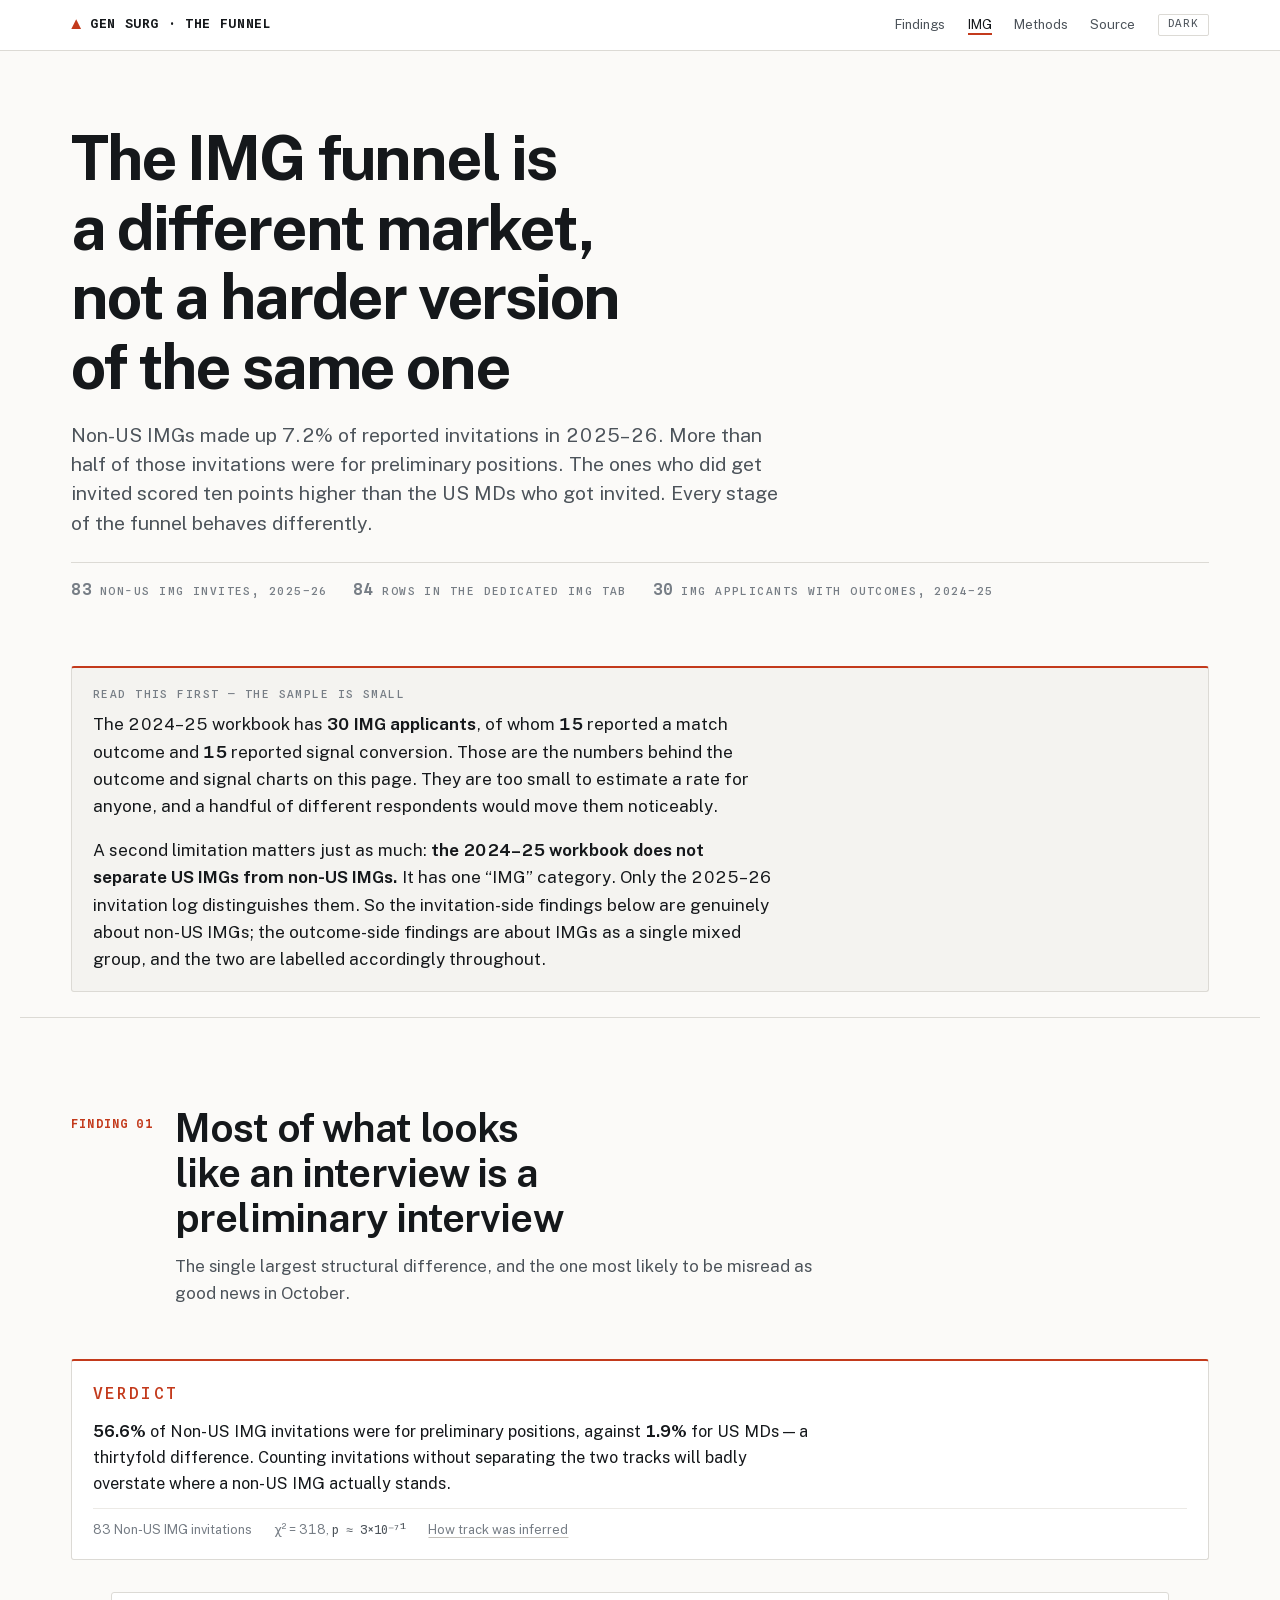
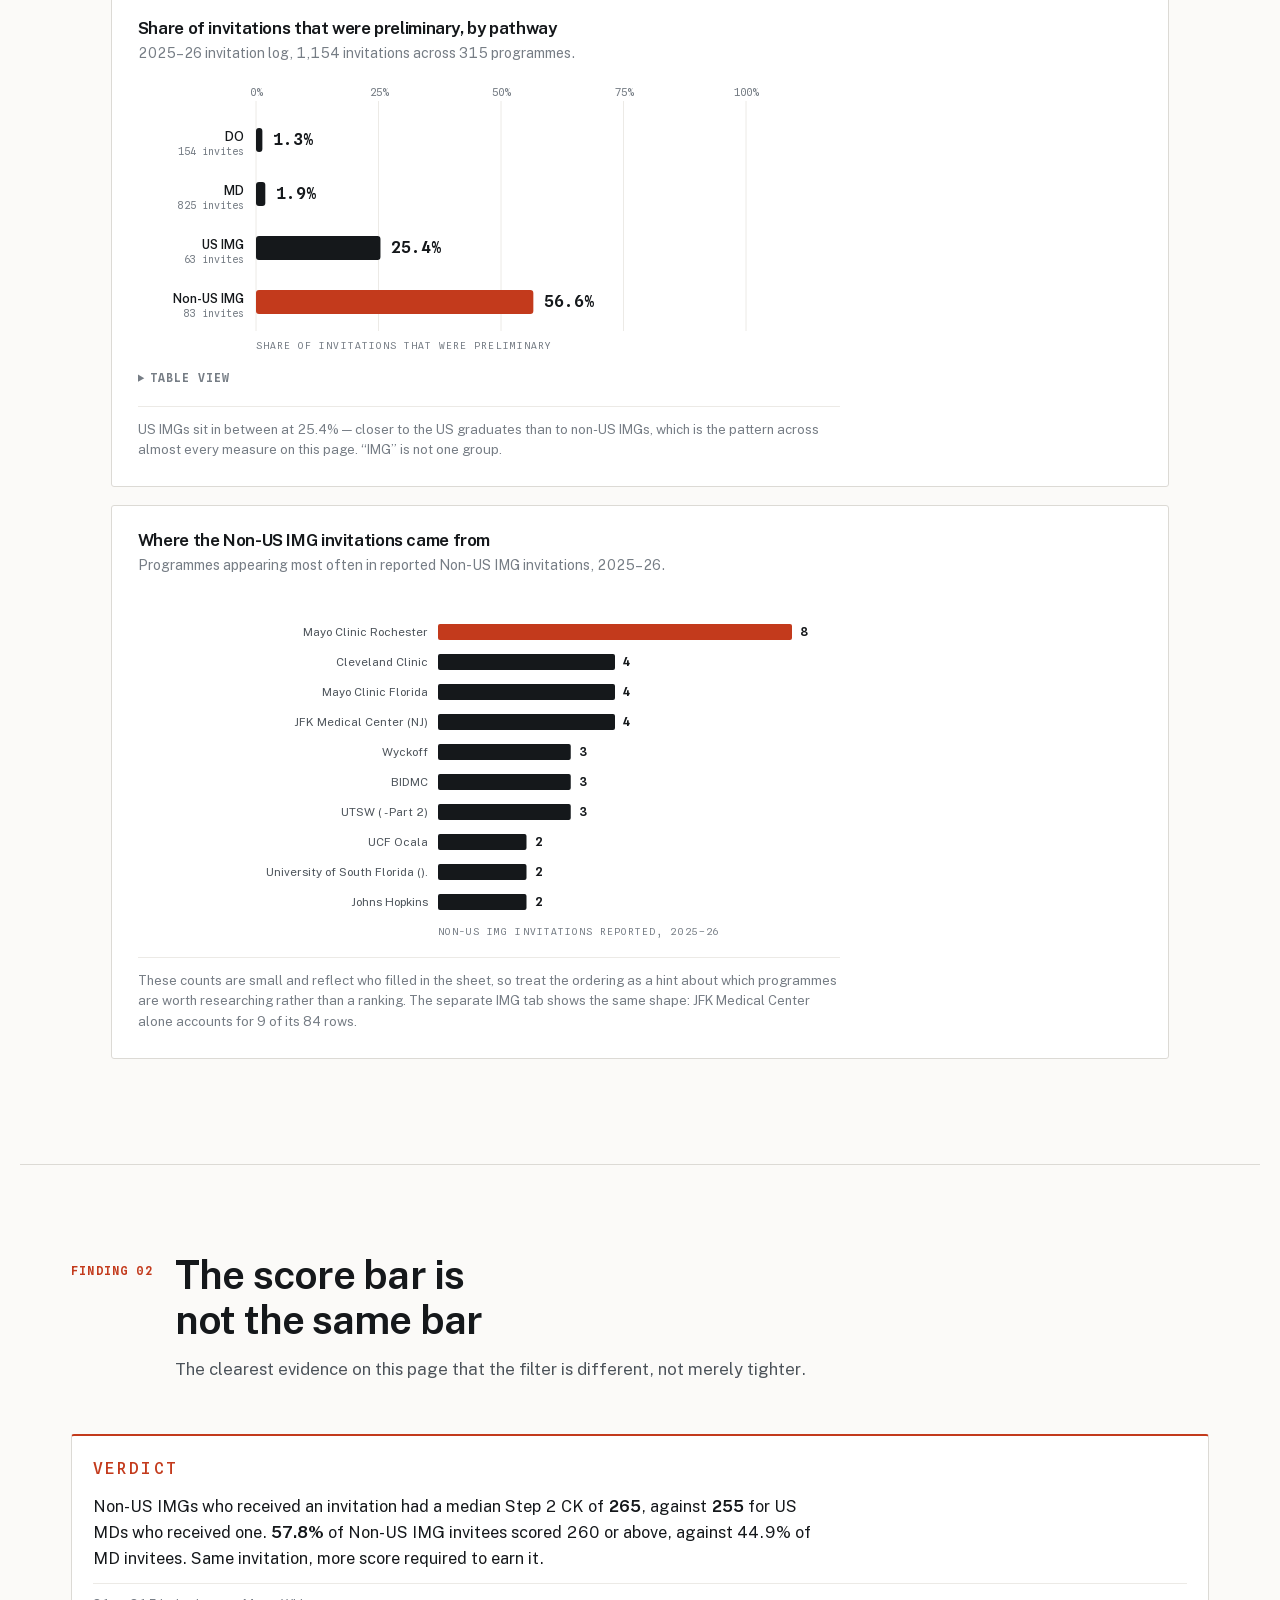
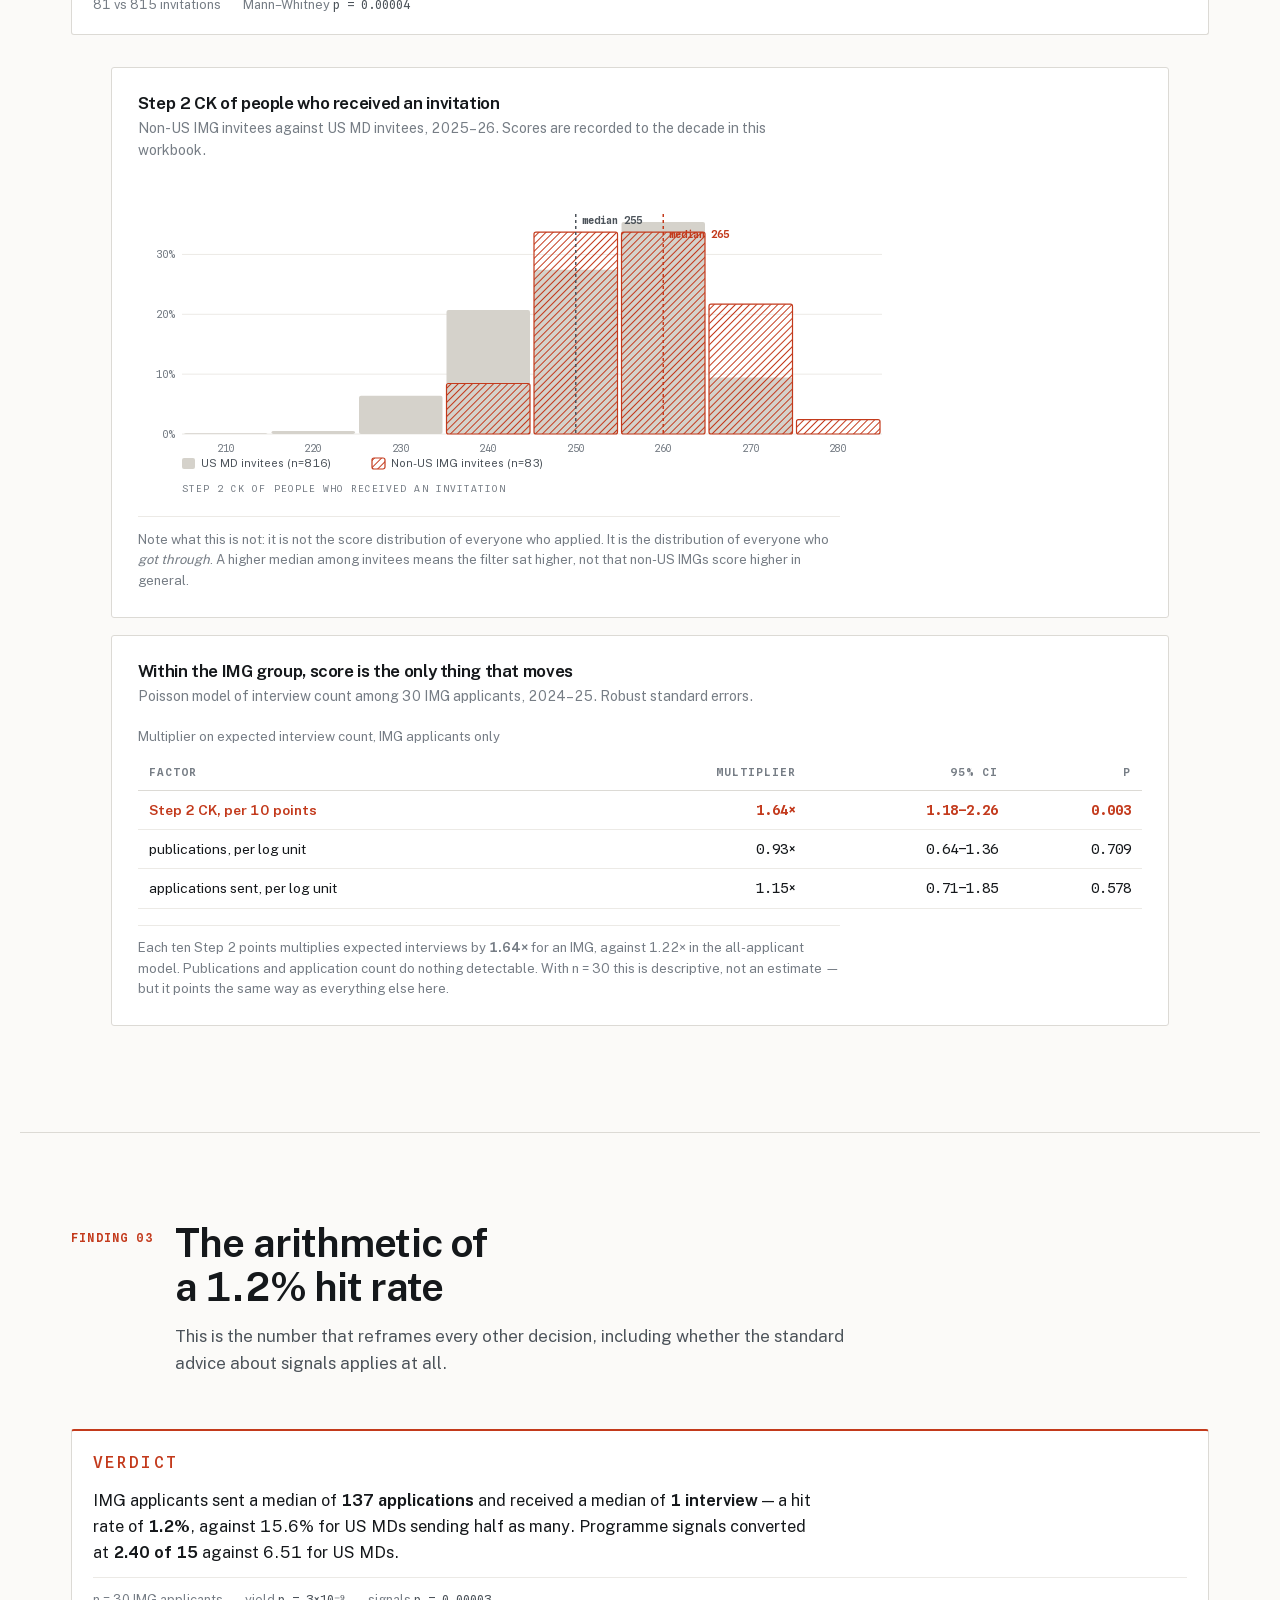
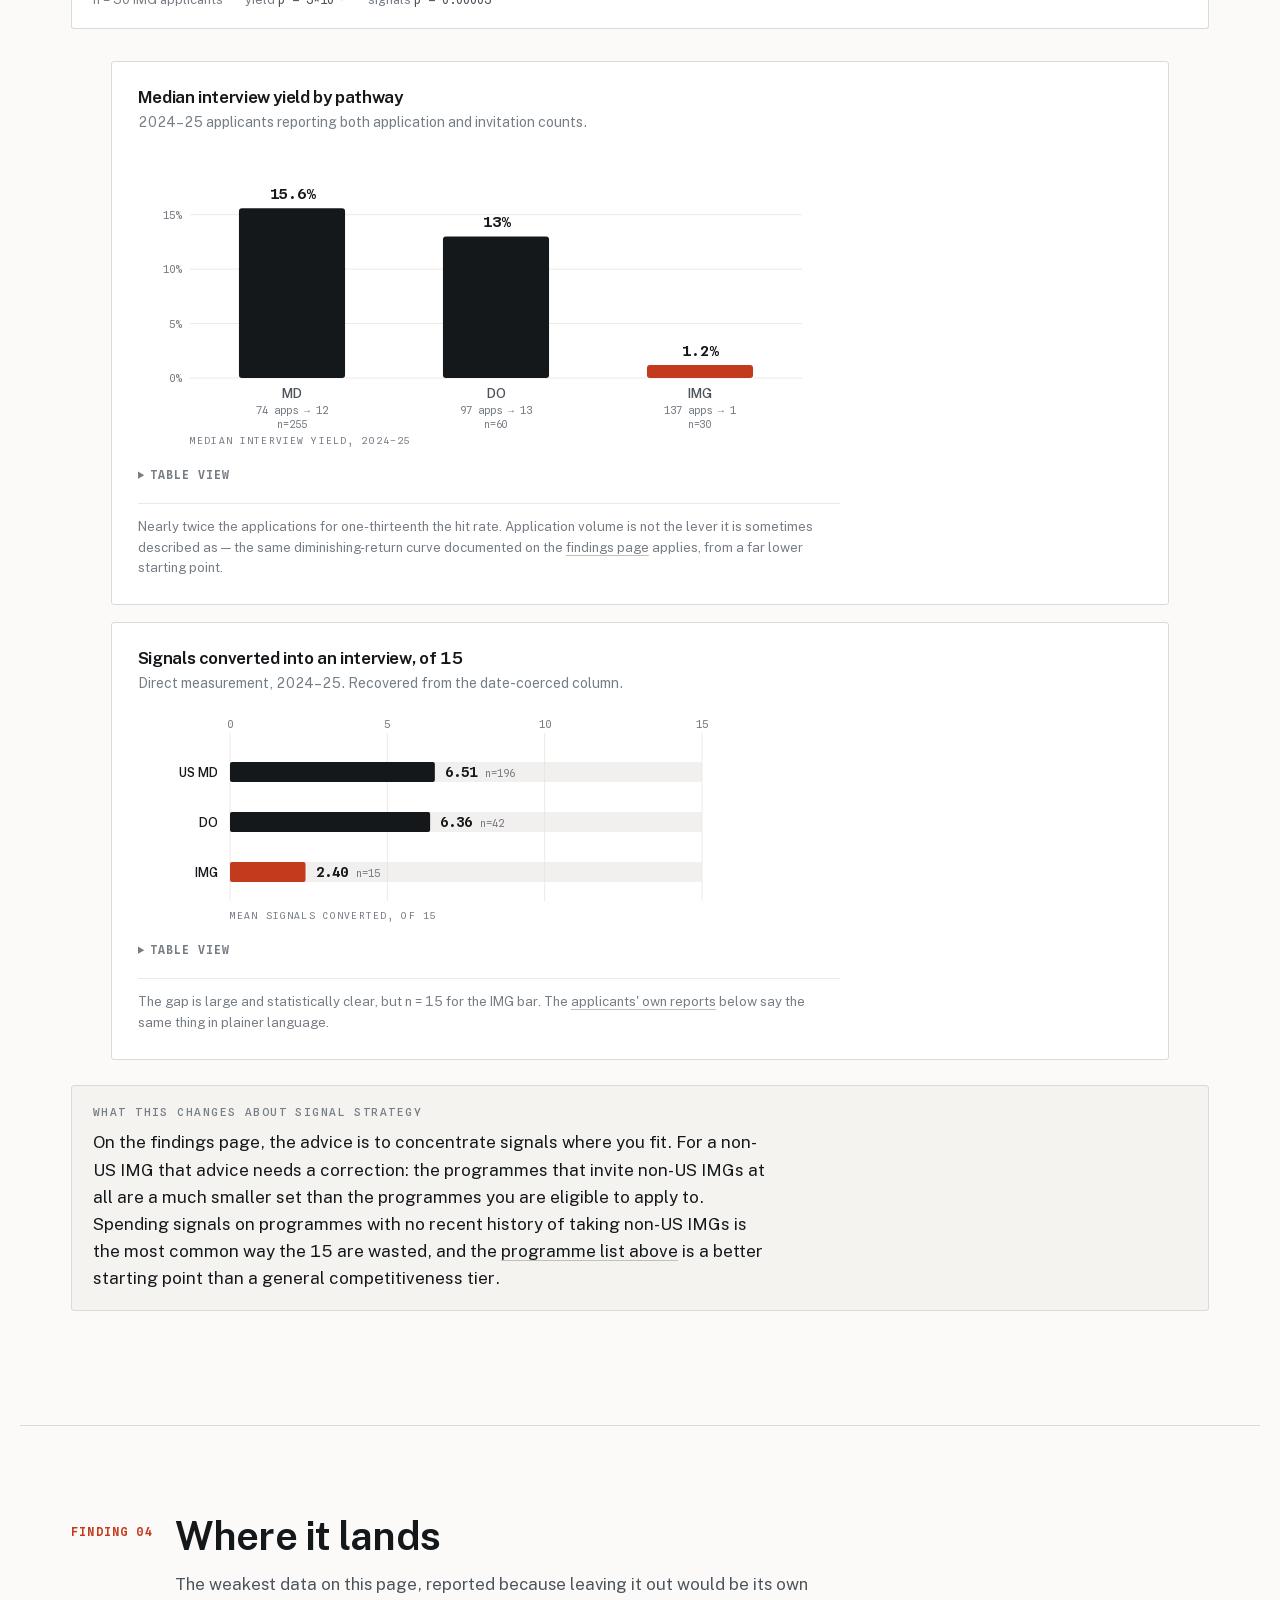
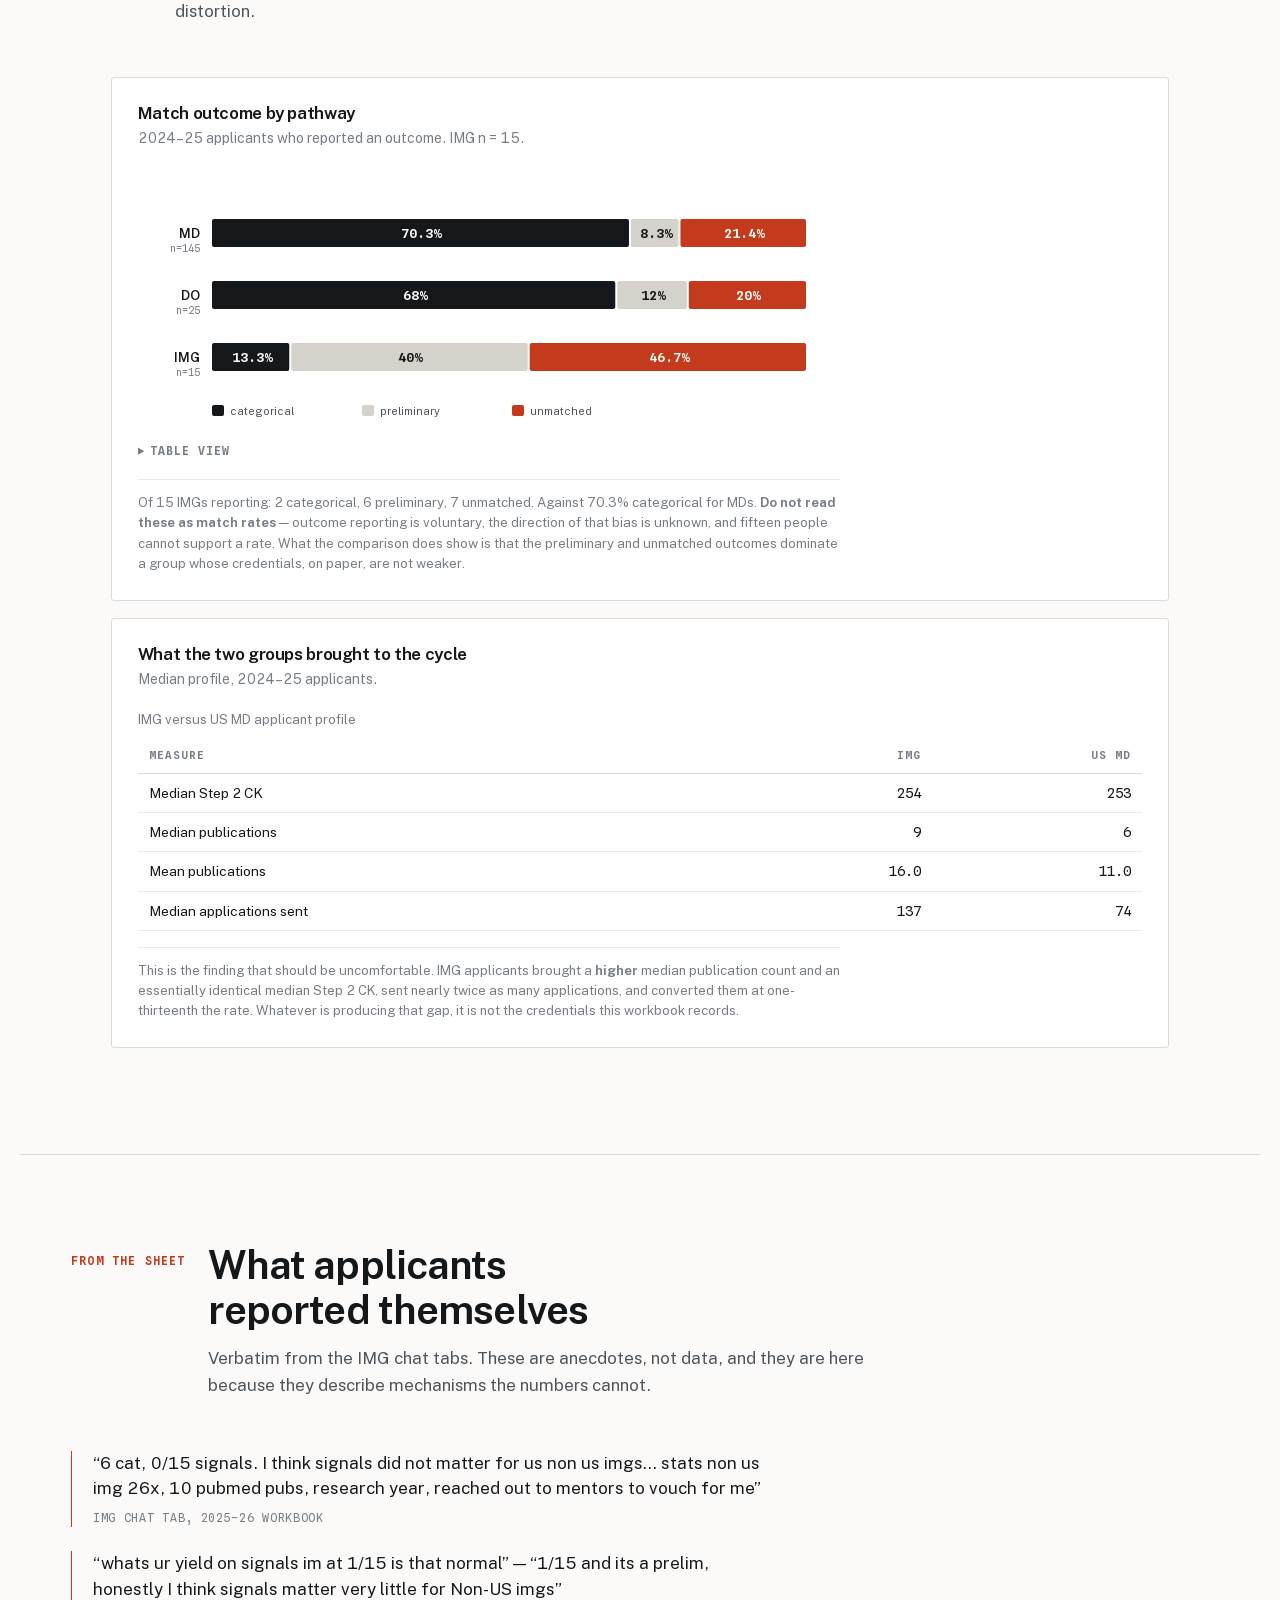
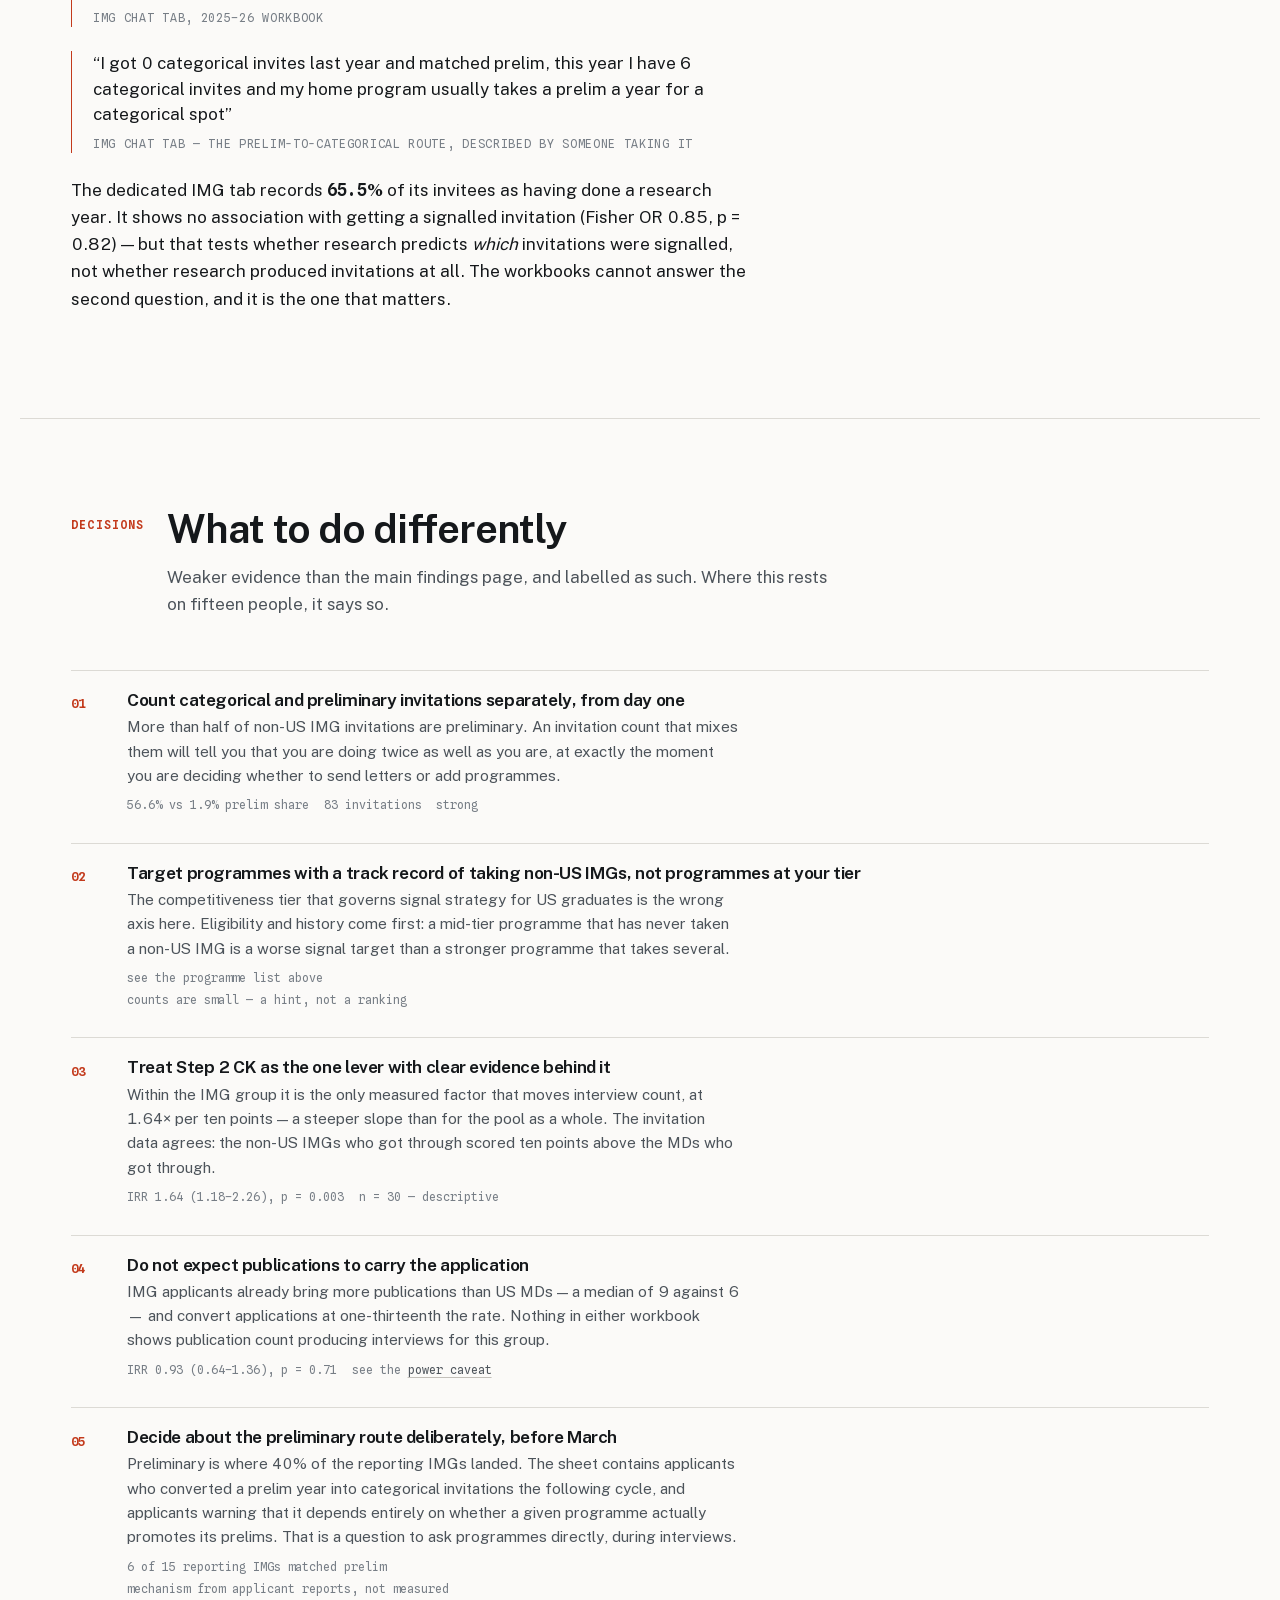
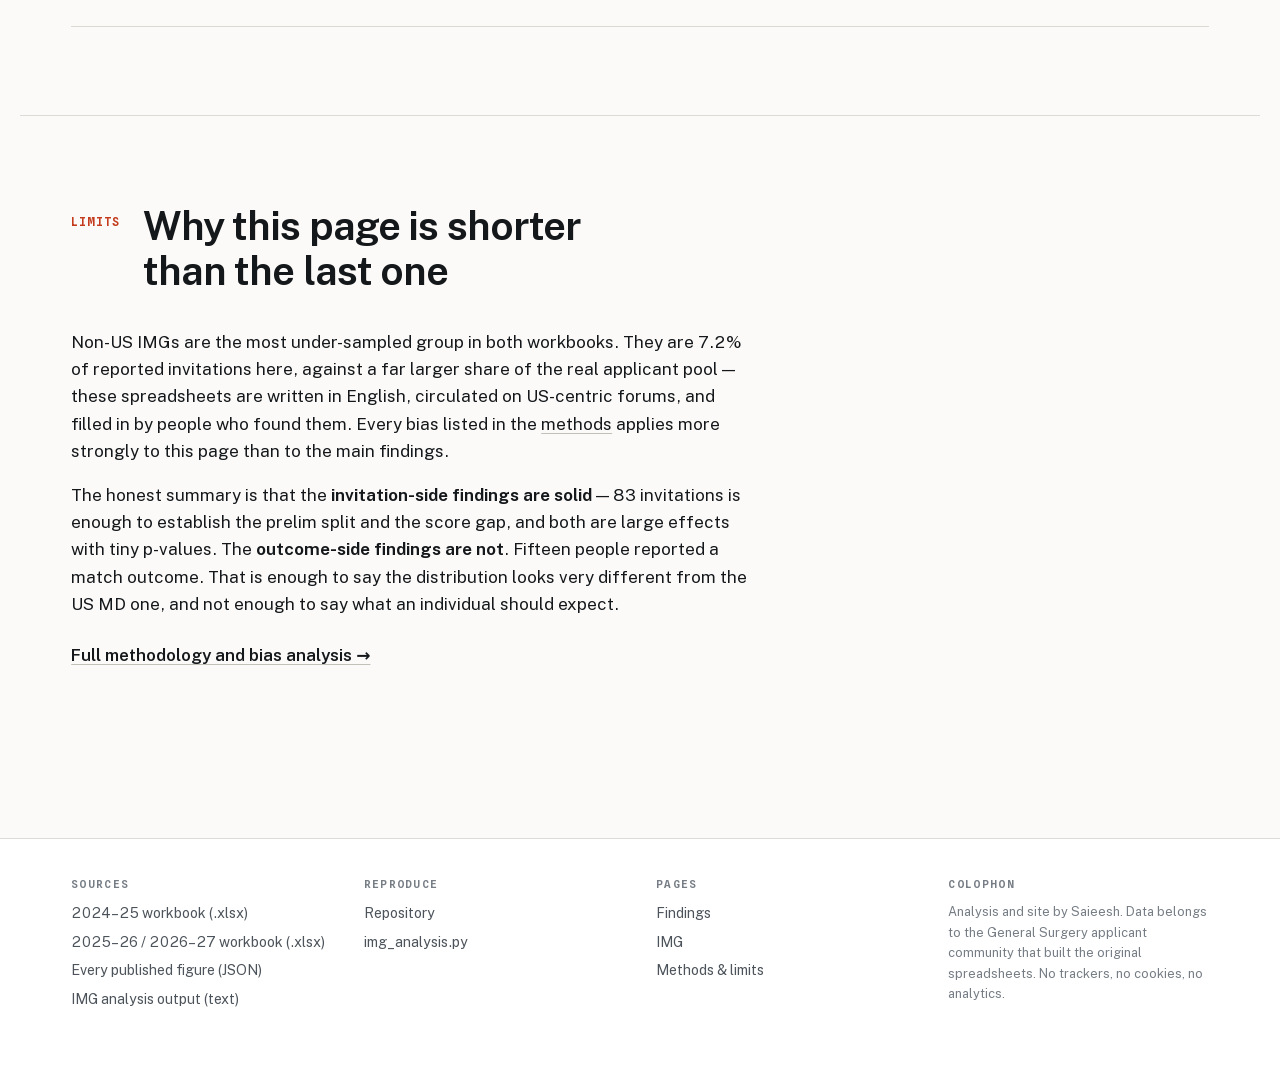
==== img.html @ 7d0b886e "Two-cycle analysis of the Gen Surgery applicant spreadsheets Parses 361 applicant records (2024-25, " ====
<!doctype html>
<html lang="en">
<head>
<meta charset="utf-8">
<meta name="viewport" content="width=device-width, initial-scale=1">
<title>The IMG funnel — a different market entirely</title>
<meta name="description" content="Non-US IMG applicants in the General Surgery match: 56.6% of their invitations are preliminary, their interview yield is 1.2%, and the ones who get invited score ten points higher than the US MDs who do.">
<meta property="og:title" content="The IMG funnel — a different market entirely">
<meta property="og:description" content="Same match, different market. What the two workbooks show about non-US IMG applicants.">
<meta name="theme-color" content="#FBFAF8" media="(prefers-color-scheme: light)">
<meta name="theme-color" content="#0D0F11" media="(prefers-color-scheme: dark)">
<script>document.documentElement.classList.add("js");</script>
<link rel="stylesheet" href="assets/style.css">
<link rel="icon" href="data:image/svg+xml,%3Csvg xmlns='http://www.w3.org/2000/svg' viewBox='0 0 16 16'%3E%3Cpath d='M8 2 L14 14 L2 14 Z' fill='%23C33A1C'/%3E%3C/svg%3E">
</head>
<body>
<a class="skip" href="#main">Skip to content</a>

<header class="masthead">
  <div class="wrap masthead-in">
    <a class="wordmark" href="./">GEN SURG · THE FUNNEL</a>
    <nav aria-label="Primary">
      <a href="./">Findings</a>
      <a href="img.html" aria-current="page">IMG</a>
      <a href="methods.html">Methods</a>
      <a href="https://github.com/saieeshb/gensurg-funnel">Source</a>
      <button class="theme-btn" id="theme" type="button">Dark</button>
    </nav>
  </div>
</header>

<main id="main">

<section class="wrap titleblock">
  <h1>The IMG funnel is a different market, not a harder version of the same one</h1>
  <p class="thesis">
    Non-US IMGs made up 7.2% of reported invitations in 2025–26. More than half of those
    invitations were for preliminary positions. The ones who did get invited scored ten points
    higher than the US MDs who got invited. Every stage of the funnel behaves differently.
  </p>
  <div class="provenance grad-label">
    <span><b class="num">83</b> Non-US IMG invites, 2025–26</span>
    <span><b class="num">84</b> rows in the dedicated IMG tab</span>
    <span><b class="num">30</b> IMG applicants with outcomes, 2024–25</span>
  </div>
</section>

<section class="wrap">
  <div class="caution" style="border-top:2px solid var(--index)">
    <p class="grad-label">Read this first — the sample is small</p>
    <p>
      The 2024–25 workbook has <strong>30 IMG applicants</strong>, of whom <strong>15</strong>
      reported a match outcome and <strong>15</strong> reported signal conversion. Those are the
      numbers behind the outcome and signal charts on this page. They are too small to estimate a
      rate for anyone, and a handful of different respondents would move them noticeably.
    </p>
    <p>
      A second limitation matters just as much: <strong>the 2024–25 workbook does not separate US
      IMGs from non-US IMGs.</strong> It has one “IMG” category. Only the 2025–26 invitation log
      distinguishes them. So the invitation-side findings below are genuinely about non-US IMGs;
      the outcome-side findings are about IMGs as a single mixed group, and the two are labelled
      accordingly throughout.
    </p>
  </div>
</section>

<!-- ============ THE TRACK SPLIT ============ -->
<section class="wrap stage" id="track">
  <div class="stage-head">
    <p class="stage-mark">FINDING 01</p>
    <h2>Most of what looks like an interview is a preliminary interview</h2>
    <p class="lede">
      The single largest structural difference, and the one most likely to be misread as good news
      in October.
    </p>
  </div>

  <div class="verdict">
    <p class="grad-label">Verdict</p>
    <p>
      <strong>56.6%</strong> of Non-US IMG invitations were for preliminary positions, against
      <strong>1.9%</strong> for US MDs — a thirtyfold difference. Counting invitations without
      separating the two tracks will badly overstate where a non-US IMG actually stands.
    </p>
    <div class="verdict-meta">
      <span>83 Non-US IMG invitations</span>
      <span>χ² = 318, <code>p ≈ 3×10⁻⁷¹</code></span>
      <span><a href="methods.html#parsing">How track was inferred</a></span>
    </div>
  </div>

  <figure class="figure">
    <h3>Share of invitations that were preliminary, by pathway</h3>
    <p class="sub">2025–26 invitation log, 1,154 invitations across 315 programmes.</p>
    <div class="chart chart--wide" id="fig-img-track"></div>
    <figcaption>
      US IMGs sit in between at 25.4% — closer to the US graduates than to non-US IMGs, which is
      the pattern across almost every measure on this page. “IMG” is not one group.
    </figcaption>
  </figure>

  <figure class="figure">
    <h3>Where the Non-US IMG invitations came from</h3>
    <p class="sub">Programmes appearing most often in reported Non-US IMG invitations, 2025–26.</p>
    <div class="chart chart--wide" id="fig-img-programs"></div>
    <figcaption>
      These counts are small and reflect who filled in the sheet, so treat the ordering as a hint
      about which programmes are worth researching rather than a ranking. The separate IMG tab
      shows the same shape: JFK Medical Center alone accounts for 9 of its 84 rows.
    </figcaption>
  </figure>
</section>

<!-- ============ THE SCORE PARADOX ============ -->
<section class="wrap stage" id="score">
  <div class="stage-head">
    <p class="stage-mark">FINDING 02</p>
    <h2>The score bar is not the same bar</h2>
    <p class="lede">
      The clearest evidence on this page that the filter is different, not merely tighter.
    </p>
  </div>

  <div class="verdict">
    <p class="grad-label">Verdict</p>
    <p>
      Non-US IMGs who received an invitation had a median Step 2 CK of <strong>265</strong>, against
      <strong>255</strong> for US MDs who received one. <strong>57.8%</strong> of Non-US IMG
      invitees scored 260 or above, against 44.9% of MD invitees. Same invitation, more score
      required to earn it.
    </p>
    <div class="verdict-meta">
      <span>81 vs 815 invitations</span>
      <span>Mann–Whitney <code>p = 0.00004</code></span>
    </div>
  </div>

  <figure class="figure">
    <h3>Step 2 CK of people who received an invitation</h3>
    <p class="sub">Non-US IMG invitees against US MD invitees, 2025–26. Scores are recorded to the decade in this workbook.</p>
    <div class="chart chart--wide" id="fig-img-score"></div>
    <figcaption>
      Note what this is not: it is not the score distribution of everyone who applied. It is the
      distribution of everyone who <em>got through</em>. A higher median among invitees means the
      filter sat higher, not that non-US IMGs score higher in general.
    </figcaption>
  </figure>

  <figure class="figure">
    <h3>Within the IMG group, score is the only thing that moves</h3>
    <p class="sub">Poisson model of interview count among 30 IMG applicants, 2024–25. Robust standard errors.</p>
    <div class="table-wrap">
      <table>
        <caption>Multiplier on expected interview count, IMG applicants only</caption>
        <thead><tr><th>Factor</th><th>Multiplier</th><th>95% CI</th><th>p</th></tr></thead>
        <tbody id="img-poisson-rows"></tbody>
      </table>
    </div>
    <figcaption>
      Each ten Step 2 points multiplies expected interviews by <strong>1.64×</strong> for an IMG,
      against 1.22× in the all-applicant model. Publications and application count do nothing
      detectable. With n = 30 this is descriptive, not an estimate — but it points the same way as
      everything else here.
    </figcaption>
  </figure>
</section>

<!-- ============ YIELD AND SIGNALS ============ -->
<section class="wrap stage" id="yield">
  <div class="stage-head">
    <p class="stage-mark">FINDING 03</p>
    <h2>The arithmetic of a 1.2% hit rate</h2>
    <p class="lede">
      This is the number that reframes every other decision, including whether the standard advice
      about signals applies at all.
    </p>
  </div>

  <div class="verdict">
    <p class="grad-label">Verdict</p>
    <p>
      IMG applicants sent a median of <strong>137 applications</strong> and received a median of
      <strong>1 interview</strong> — a hit rate of <strong>1.2%</strong>, against 15.6% for US MDs
      sending half as many. Programme signals converted at <strong>2.40 of 15</strong> against 6.51
      for US MDs.
    </p>
    <div class="verdict-meta">
      <span>n = 30 IMG applicants</span>
      <span>yield <code>p = 3×10⁻⁹</code></span>
      <span>signals <code>p = 0.00003</code></span>
    </div>
  </div>

  <div>
    <figure class="figure">
      <h3>Median interview yield by pathway</h3>
      <p class="sub">2024–25 applicants reporting both application and invitation counts.</p>
      <div class="chart chart--wide" id="fig-img-yield"></div>
      <figcaption>
        Nearly twice the applications for one-thirteenth the hit rate. Application volume is not
        the lever it is sometimes described as — the same diminishing-return curve documented on
        the <a href="./#applications">findings page</a> applies, from a far lower starting point.
      </figcaption>
    </figure>

    <figure class="figure">
      <h3>Signals converted into an interview, of 15</h3>
      <p class="sub">Direct measurement, 2024–25. Recovered from the date-coerced column.</p>
      <div class="chart chart--wide" id="fig-img-signal"></div>
      <figcaption>
        The gap is large and statistically clear, but n = 15 for the IMG bar. The
        <a href="#voices">applicants' own reports</a> below say the same thing in plainer language.
      </figcaption>
    </figure>
  </div>

  <div class="caution">
    <p class="grad-label">What this changes about signal strategy</p>
    <p>
      On the findings page, the advice is to concentrate signals where you fit. For a non-US IMG
      that advice needs a correction: the programmes that invite non-US IMGs at all are a much
      smaller set than the programmes you are eligible to apply to. Spending signals on programmes
      with no recent history of taking non-US IMGs is the most common way the 15 are wasted, and
      the <a href="#track">programme list above</a> is a better starting point than a general
      competitiveness tier.
    </p>
  </div>
</section>

<!-- ============ OUTCOMES ============ -->
<section class="wrap stage" id="outcome">
  <div class="stage-head">
    <p class="stage-mark">FINDING 04</p>
    <h2>Where it lands</h2>
    <p class="lede">
      The weakest data on this page, reported because leaving it out would be its own distortion.
    </p>
  </div>

  <figure class="figure">
    <h3>Match outcome by pathway</h3>
    <p class="sub">2024–25 applicants who reported an outcome. IMG n = 15.</p>
    <div class="chart chart--wide" id="fig-img-outcome"></div>
    <figcaption>
      Of 15 IMGs reporting: 2 categorical, 6 preliminary, 7 unmatched. Against 70.3% categorical
      for MDs. <strong>Do not read these as match rates</strong> — outcome reporting is voluntary,
      the direction of that bias is unknown, and fifteen people cannot support a rate. What the
      comparison does show is that the preliminary and unmatched outcomes dominate a group whose
      credentials, on paper, are not weaker.
    </figcaption>
  </figure>

  <figure class="figure">
    <h3>What the two groups brought to the cycle</h3>
    <p class="sub">Median profile, 2024–25 applicants.</p>
    <div class="table-wrap">
      <table>
        <caption>IMG versus US MD applicant profile</caption>
        <thead><tr><th>Measure</th><th>IMG</th><th>US MD</th></tr></thead>
        <tbody id="img-profile-rows"></tbody>
      </table>
    </div>
    <figcaption>
      This is the finding that should be uncomfortable. IMG applicants brought a
      <strong>higher</strong> median publication count and an essentially identical median Step 2
      CK, sent nearly twice as many applications, and converted them at one-thirteenth the rate.
      Whatever is producing that gap, it is not the credentials this workbook records.
    </figcaption>
  </figure>
</section>

<!-- ============ VOICES ============ -->
<section class="wrap stage" id="voices">
  <div class="stage-head">
    <p class="stage-mark">FROM THE SHEET</p>
    <h2>What applicants reported themselves</h2>
    <p class="lede">
      Verbatim from the IMG chat tabs. These are anecdotes, not data, and they are here because
      they describe mechanisms the numbers cannot.
    </p>
  </div>

  <blockquote class="pd">
    <p>“6 cat, 0/15 signals. I think signals did not matter for us non us imgs… stats non us img
      26x, 10 pubmed pubs, research year, reached out to mentors to vouch for me”</p>
    <cite>IMG Chat tab, 2025–26 workbook</cite>
  </blockquote>

  <blockquote class="pd">
    <p>“whats ur yield on signals im at 1/15 is that normal” — “1/15 and its a prelim, honestly I
      think signals matter very little for Non-US imgs”</p>
    <cite>IMG Chat tab, 2025–26 workbook</cite>
  </blockquote>

  <blockquote class="pd">
    <p>“I got 0 categorical invites last year and matched prelim, this year I have 6 categorical
      invites and my home program usually takes a prelim a year for a categorical spot”</p>
    <cite>IMG Chat tab — the prelim-to-categorical route, described by someone taking it</cite>
  </blockquote>

  <p>
    The dedicated IMG tab records <strong><span class="num" data-val="img.img_tab.pct_research"></span>%</strong>
    of its invitees as having done a research year. It shows no association with getting a
    signalled invitation (Fisher OR 0.85, p = 0.82) — but that tests whether research predicts
    <em>which</em> invitations were signalled, not whether research produced invitations at all.
    The workbooks cannot answer the second question, and it is the one that matters.
  </p>
</section>

<!-- ============ WHAT TO DO ============ -->
<section class="wrap stage" id="do">
  <div class="stage-head">
    <p class="stage-mark">DECISIONS</p>
    <h2>What to do differently</h2>
    <p class="lede">
      Weaker evidence than the main findings page, and labelled as such. Where this rests on
      fifteen people, it says so.
    </p>
  </div>

  <div class="actions">
    <div class="action">
      <div>
        <h3>Count categorical and preliminary invitations separately, from day one</h3>
        <p>
          More than half of non-US IMG invitations are preliminary. An invitation count that mixes
          them will tell you that you are doing twice as well as you are, at exactly the moment you
          are deciding whether to send letters or add programmes.
        </p>
        <p class="evidence"><span>56.6% vs 1.9% prelim share</span><span>83 invitations</span><span>strong</span></p>
      </div>
    </div>
    <div class="action">
      <div>
        <h3>Target programmes with a track record of taking non-US IMGs, not programmes at your tier</h3>
        <p>
          The competitiveness tier that governs signal strategy for US graduates is the wrong axis
          here. Eligibility and history come first: a mid-tier programme that has never taken a
          non-US IMG is a worse signal target than a stronger programme that takes several.
        </p>
        <p class="evidence"><span>see the programme list above</span><span>counts are small — a hint, not a ranking</span></p>
      </div>
    </div>
    <div class="action">
      <div>
        <h3>Treat Step 2 CK as the one lever with clear evidence behind it</h3>
        <p>
          Within the IMG group it is the only measured factor that moves interview count, at 1.64×
          per ten points — a steeper slope than for the pool as a whole. The invitation data agrees:
          the non-US IMGs who got through scored ten points above the MDs who got through.
        </p>
        <p class="evidence"><span>IRR 1.64 (1.18–2.26), p = 0.003</span><span>n = 30 — descriptive</span></p>
      </div>
    </div>
    <div class="action">
      <div>
        <h3>Do not expect publications to carry the application</h3>
        <p>
          IMG applicants already bring more publications than US MDs — a median of 9 against 6 —
          and convert applications at one-thirteenth the rate. Nothing in either workbook shows
          publication count producing interviews for this group.
        </p>
        <p class="evidence"><span>IRR 0.93 (0.64–1.36), p = 0.71</span><span>see the <a href="methods.html#power">power caveat</a></span></p>
      </div>
    </div>
    <div class="action">
      <div>
        <h3>Decide about the preliminary route deliberately, before March</h3>
        <p>
          Preliminary is where 40% of the reporting IMGs landed. The sheet contains applicants who
          converted a prelim year into categorical invitations the following cycle, and applicants
          warning that it depends entirely on whether a given programme actually promotes its
          prelims. That is a question to ask programmes directly, during interviews.
        </p>
        <p class="evidence"><span>6 of 15 reporting IMGs matched prelim</span><span>mechanism from applicant reports, not measured</span></p>
      </div>
    </div>
  </div>
</section>

<section class="wrap stage" id="limits">
  <div class="stage-head">
    <p class="stage-mark">LIMITS</p>
    <h2>Why this page is shorter than the last one</h2>
  </div>
  <p>
    Non-US IMGs are the most under-sampled group in both workbooks. They are 7.2% of reported
    invitations here, against a far larger share of the real applicant pool — these spreadsheets
    are written in English, circulated on US-centric forums, and filled in by people who found
    them. Every bias listed in the <a href="methods.html#bias">methods</a> applies more strongly to
    this page than to the main findings.
  </p>
  <p>
    The honest summary is that the <strong>invitation-side findings are solid</strong> — 83
    invitations is enough to establish the prelim split and the score gap, and both are large
    effects with tiny p-values. The <strong>outcome-side findings are not</strong>. Fifteen people
    reported a match outcome. That is enough to say the distribution looks very different from the
    US MD one, and not enough to say what an individual should expect.
  </p>
  <p style="margin-top:1.5rem">
    <a href="methods.html" style="font-weight:600">Full methodology and bias analysis →</a>
  </p>
</section>

</main>

<footer class="foot">
  <div class="wrap foot-in">
    <div>
      <h4>Sources</h4>
      <ul>
        <li><a href="data/2024-2025%20Residency%20Application%20Spreadsheet.xlsx">2024–25 workbook (.xlsx)</a></li>
        <li><a href="data/Official%202026-2027%20Gen%20Surgery%20Spreadsheet.xlsx">2025–26 / 2026–27 workbook (.xlsx)</a></li>
        <li><a href="assets/site.json">Every published figure (JSON)</a></li>
        <li><a href="analysis/analysis_img.txt">IMG analysis output (text)</a></li>
      </ul>
    </div>
    <div>
      <h4>Reproduce</h4>
      <ul>
        <li><a href="https://github.com/saieeshb/gensurg-funnel">Repository</a></li>
        <li><a href="https://github.com/saieeshb/gensurg-funnel/blob/main/analysis/img_analysis.py">img_analysis.py</a></li>
      </ul>
    </div>
    <div>
      <h4>Pages</h4>
      <ul>
        <li><a href="./">Findings</a></li>
        <li><a href="img.html">IMG</a></li>
        <li><a href="methods.html">Methods &amp; limits</a></li>
      </ul>
    </div>
    <div>
      <h4>Colophon</h4>
      <p class="colophon">
        Analysis and site by Saieesh. Data belongs to the General Surgery applicant community that
        built the original spreadsheets. No trackers, no cookies, no analytics.
      </p>
    </div>
  </div>
</footer>

<script src="assets/data.js"></script>
<script src="assets/charts.js"></script>
<script>
(() => {
  const D = window.SITE; if (!D || !D.img) return;
  const pr = document.getElementById('img-poisson-rows');
  if (pr && D.img.img_poisson) {
    pr.innerHTML = D.img.img_poisson.map(r =>
      `<tr${r.p < 0.05 ? ' class="is-index"' : ''}><td>${r.term}</td><td class="n">${r.irr.toFixed(2)}×</td><td class="n">${r.lo.toFixed(2)}–${r.hi.toFixed(2)}</td><td class="n">${r.p < 0.001 ? '<0.001' : r.p.toFixed(3)}</td></tr>`).join('');
  }
  const pf = document.getElementById('img-profile-rows');
  if (pf && D.img.profile) {
    const g = Object.fromEntries(D.img.profile.map(r => [r.group, r]));
    const rows = [
      ['Median Step 2 CK', 'median_step2', 0],
      ['Median publications', 'median_pubs', 0],
      ['Mean publications', 'mean_pubs', 1],
      ['Median applications sent', 'median_apps', 0]
    ];
    pf.innerHTML = rows.map(([lab, k, dp]) =>
      `<tr><td>${lab}</td><td class="n">${Number(g.IMG[k]).toFixed(dp)}</td><td class="n">${Number(g.MD[k]).toFixed(dp)}</td></tr>`).join('');
  }
})();
</script>
</body>
</html>
---- assets/style.css ----
@import url("fonts/fonts.css");

/* ============================================================
   Calibrated instrument — design tokens
   Near-monochrome ground, hairline graduations, one index mark.
   ============================================================ */
:root {
  --paper:        #FBFAF8;
  --panel:        #FFFFFF;
  --panel-sunk:   #F4F3F0;
  --ink:          #15181B;
  --ink-2:        #4C535A;
  --ink-3:        #767D85;
  --rule:         #DCDAD5;
  --rule-2:       #ECEAE6;
  --grad:         #C3C0BA;
  --index:        #C33A1C;
  --index-soft:   #C33A1C1F;
  --band:         #E4E2DD;
  --band-2:       #D5D2CB;
  --good:         #2F5D4A;

  --sans: "Public Sans", ui-sans-serif, system-ui, -apple-system, "Segoe UI", sans-serif;
  --mono: "Spline Sans Mono", ui-monospace, "SF Mono", Menlo, monospace;

  --pad: clamp(1.25rem, 4vw, 3.5rem);
  --maxw: 1240px;
  --measure: 68ch;
  --hair: 1px;
}

@media (prefers-color-scheme: dark) {
  :root {
    --paper:      #0D0F11;
    --panel:      #14171A;
    --panel-sunk: #101315;
    --ink:        #E9EBEC;
    --ink-2:      #A2AAB2;
    --ink-3:      #79828B;
    --rule:       #272C31;
    --rule-2:     #1C2023;
    --grad:       #3A4148;
    --index:      #FF6242;
    --index-soft: #FF624226;
    --band:       #23282C;
    --band-2:     #2E343A;
    --good:       #6FBF9B;
  }
}
:root[data-theme="dark"] {
  --paper: #0D0F11; --panel: #14171A; --panel-sunk: #101315;
  --ink: #E9EBEC; --ink-2: #A2AAB2; --ink-3: #79828B;
  --rule: #272C31; --rule-2: #1C2023; --grad: #3A4148;
  --index: #FF6242; --index-soft: #FF624226;
  --band: #23282C; --band-2: #2E343A; --good: #6FBF9B;
}
:root[data-theme="light"] {
  --paper: #FBFAF8; --panel: #FFFFFF; --panel-sunk: #F4F3F0;
  --ink: #15181B; --ink-2: #4C535A; --ink-3: #767D85;
  --rule: #DCDAD5; --rule-2: #ECEAE6; --grad: #C3C0BA;
  --index: #C33A1C; --index-soft: #C33A1C1F;
  --band: #E4E2DD; --band-2: #D5D2CB; --good: #2F5D4A;
}

* { box-sizing: border-box; }
html { -webkit-text-size-adjust: 100%; scroll-behavior: smooth; }
@media (prefers-reduced-motion: reduce) {
  html { scroll-behavior: auto; }
  *, *::before, *::after { animation-duration: .001ms !important; transition-duration: .001ms !important; }
}

body {
  margin: 0;
  background: var(--paper);
  color: var(--ink);
  font-family: var(--sans);
  font-size: 17px;
  line-height: 1.6;
  font-variant-numeric: tabular-nums;
  -webkit-font-smoothing: antialiased;
}

h1, h2, h3, h4 { font-weight: 640; letter-spacing: -0.022em; line-height: 1.12; margin: 0; text-wrap: balance; }
p { margin: 0 0 1em; max-width: var(--measure); }
a { color: inherit; text-underline-offset: 3px; text-decoration-color: var(--grad); text-decoration-thickness: 1px; }
a:hover { text-decoration-color: var(--index); }
a:focus-visible, button:focus-visible {
  outline: 2px solid var(--index); outline-offset: 3px; border-radius: 2px;
}
strong { font-weight: 660; }
sup { font-size: .68em; line-height: 0; }

.wrap { max-width: var(--maxw); margin: 0 auto; padding-inline: var(--pad); }
.rule { border: 0; border-top: var(--hair) solid var(--rule); margin: 0; }

/* ---------- graduation label: the instrument's own voice ---------- */
.grad-label {
  font-family: var(--mono);
  font-size: .69rem;
  font-weight: 500;
  letter-spacing: .13em;
  text-transform: uppercase;
  color: var(--ink-3);
}
.num { font-family: var(--mono); font-variant-numeric: tabular-nums; font-feature-settings: "zero" 1; }

/* ================= masthead ================= */
.masthead { border-bottom: var(--hair) solid var(--rule); background: var(--panel); }
.masthead-in {
  display: flex; align-items: baseline; gap: 1.5rem 2rem; flex-wrap: wrap;
  padding-block: .85rem;
}
.wordmark {
  font-family: var(--mono); font-size: .8rem; font-weight: 600;
  letter-spacing: .05em; text-decoration: none; display: flex; align-items: center; gap: .55rem;
}
.wordmark::before {
  content: ""; width: 10px; height: 10px; flex: none;
  background: var(--index);
  clip-path: polygon(50% 0, 100% 100%, 0 100%);
}
.masthead nav { margin-left: auto; display: flex; gap: 1.4rem; align-items: center; }
.masthead nav a { font-size: .82rem; text-decoration: none; color: var(--ink-2); }
.masthead nav a:hover, .masthead nav a[aria-current="page"] { color: var(--ink); }
.masthead nav a[aria-current="page"] { box-shadow: inset 0 -2px 0 var(--index); }

.theme-btn {
  border: var(--hair) solid var(--rule); background: transparent; color: var(--ink-2);
  font-family: var(--mono); font-size: .68rem; letter-spacing: .08em; text-transform: uppercase;
  padding: .3rem .55rem; cursor: pointer; border-radius: 2px; line-height: 1;
}
.theme-btn:hover { color: var(--ink); border-color: var(--grad); }

/* ================= title block ================= */
.titleblock { padding-block: clamp(2.5rem, 6vw, 4.5rem) clamp(1.5rem, 3vw, 2.5rem); }
.titleblock h1 {
  font-size: clamp(2.1rem, 5.6vw, 3.9rem);
  font-weight: 700; letter-spacing: -0.035em; max-width: 19ch;
}
.thesis {
  font-size: clamp(1.02rem, 1.9vw, 1.22rem); color: var(--ink-2);
  max-width: 60ch; margin-top: 1.1rem; line-height: 1.5;
}
.provenance {
  margin-top: 1.6rem; display: flex; flex-wrap: wrap; gap: .4rem 1.6rem;
  padding-top: .9rem; border-top: var(--hair) solid var(--rule);
}
.provenance span { display: inline-flex; gap: .5rem; align-items: baseline; }
.provenance b { font-family: var(--mono); font-weight: 600; font-size: .95rem; }

/* ================= the instrument (funnel) ================= */
.instrument {
  background: var(--panel);
  border: var(--hair) solid var(--rule);
  border-radius: 3px;
  padding: clamp(1.15rem, 3vw, 2.2rem);
  margin-bottom: 1rem;
}
.instrument-head {
  display: flex; justify-content: space-between; align-items: baseline;
  gap: 1rem; flex-wrap: wrap; margin-bottom: 1.5rem;
}
.instrument figure { margin: 0; }
.instrument figcaption {
  margin-top: 1.15rem; padding-top: .85rem; border-top: var(--hair) solid var(--rule-2);
  font-size: .84rem; color: var(--ink-3); max-width: 78ch; line-height: 1.55;
}

/* ================= stage sections ================= */
.stage { padding-block: clamp(3rem, 7vw, 5.5rem); border-top: var(--hair) solid var(--rule); }
.stage-head { display: grid; grid-template-columns: auto 1fr; gap: 0 1.4rem; align-items: start; margin-bottom: 2.2rem; }
.stage-mark {
  font-family: var(--mono); font-size: .72rem; font-weight: 600; letter-spacing: .1em;
  color: var(--index); padding-top: .55rem; white-space: nowrap;
}
.stage-head h2 { font-size: clamp(1.6rem, 3.6vw, 2.5rem); max-width: 22ch; }
.stage-head .lede { grid-column: 2; margin-top: .8rem; font-size: 1.05rem; color: var(--ink-2); }

/* ---- verdict: the answer, stated before the evidence ---- */
.verdict {
  display: grid; grid-template-columns: 1fr; gap: .75rem;
  background: var(--panel); border: var(--hair) solid var(--rule);
  border-top: 2px solid var(--index);
  border-radius: 3px; padding: 1.15rem 1.3rem; margin-bottom: 2rem;
}
.verdict p { margin: 0; font-size: 1.02rem; max-width: 72ch; }
.verdict .grad-label { color: var(--index); }
.verdict-meta {
  display: flex; flex-wrap: wrap; gap: .35rem 1.4rem; padding-top: .7rem;
  border-top: var(--hair) solid var(--rule-2); font-size: .8rem; color: var(--ink-3);
}
.verdict-meta code { font-family: var(--mono); font-size: .95em; color: var(--ink-2); }

/* ---- figure blocks ---- */
.figure {
  background: var(--panel); border: var(--hair) solid var(--rule);
  border-radius: 3px; padding: clamp(1rem, 2.4vw, 1.6rem); margin-bottom: 1.1rem;
}
.figure h3 { font-size: 1.06rem; font-weight: 640; margin-bottom: .25rem; }
.figure .sub { font-size: .88rem; color: var(--ink-3); margin: 0 0 1.15rem; max-width: 74ch; }
.figure figcaption {
  margin-top: 1rem; padding-top: .8rem; border-top: var(--hair) solid var(--rule-2);
  font-size: .82rem; color: var(--ink-3); line-height: 1.55; max-width: 78ch;
}
.grid-2 { display: grid; grid-template-columns: repeat(auto-fit, minmax(330px, 1fr)); gap: 1.1rem; }

/* chart host: scrolls independently, never the page */
.chart { overflow-x: auto; overflow-y: hidden; }
.chart svg { display: block; height: auto; max-width: 100%; }
.chart--wide svg { min-width: 620px; }
.chart--wide { scrollbar-width: thin; }

/* ---- data table ---- */
table { border-collapse: collapse; width: 100%; font-size: .87rem; }
caption { text-align: left; font-size: .82rem; color: var(--ink-3); padding-bottom: .6rem; }
th, td { padding: .5rem .7rem; text-align: right; border-bottom: var(--hair) solid var(--rule-2); }
th:first-child, td:first-child { text-align: left; }
thead th {
  font-family: var(--mono); font-size: .68rem; font-weight: 600; letter-spacing: .09em;
  text-transform: uppercase; color: var(--ink-3); border-bottom: var(--hair) solid var(--rule);
  white-space: nowrap;
}
tbody td.n { font-family: var(--mono); }
tbody tr:hover { background: var(--panel-sunk); }
tr.is-index td { color: var(--index); font-weight: 620; }
.table-wrap { overflow-x: auto; }

/* ---- quote from the source workbooks ---- */
blockquote.pd {
  margin: 1.5rem 0; padding: 0 0 0 1.3rem; border-left: var(--hair) solid var(--index);
  font-size: 1.06rem; line-height: 1.5; color: var(--ink);
}
blockquote.pd p { margin-bottom: .5rem; }
blockquote.pd cite {
  display: block; font-style: normal; font-family: var(--mono);
  font-size: .72rem; letter-spacing: .06em; text-transform: uppercase; color: var(--ink-3);
}

/* ---- action list ---- */
.actions { counter-reset: act; display: grid; gap: 0; margin-top: 1.5rem; }
.action {
  display: grid; grid-template-columns: 2.4rem 1fr; gap: 0 1.1rem;
  padding: 1.25rem 0; border-top: var(--hair) solid var(--rule);
}
.action:last-child { border-bottom: var(--hair) solid var(--rule); }
.action::before {
  counter-increment: act; content: counter(act, decimal-leading-zero);
  font-family: var(--mono); font-size: .78rem; font-weight: 600; color: var(--index); padding-top: .2rem;
}
.action h3 { font-size: 1.08rem; margin-bottom: .3rem; }
.action p { font-size: .95rem; color: var(--ink-2); margin-bottom: .5rem; }
.action .evidence {
  font-family: var(--mono); font-size: .73rem; color: var(--ink-3);
  display: flex; flex-wrap: wrap; gap: .2rem .9rem;
}
.action .evidence a { color: var(--ink-2); }

/* ---- projection calendar ---- */
.cal { display: grid; gap: 0; margin-top: 1.2rem; }
.cal-row {
  display: grid; grid-template-columns: minmax(7.5rem, auto) 1fr auto; gap: .4rem 1.2rem;
  padding: .8rem 0; border-top: var(--hair) solid var(--rule-2); align-items: baseline;
}
.cal-row:first-child { border-top: var(--hair) solid var(--rule); }
.cal-row time { font-family: var(--mono); font-size: .93rem; font-weight: 600; }
.cal-row.is-key time, .cal-row.is-key strong { color: var(--index); }
.cal-row .note { font-size: .82rem; color: var(--ink-3); text-align: right; }

/* ---- prediction ledger ---- */
.ledger { margin-top: 1.4rem; }
.ledger li {
  display: grid; grid-template-columns: 3rem 1fr; gap: 0 1rem;
  padding: .75rem 0; border-top: var(--hair) solid var(--rule-2);
}
.ledger { list-style: none; padding: 0; }
.ledger li span:first-child { font-family: var(--mono); font-size: .76rem; color: var(--index); font-weight: 600; }
.ledger li .basis { display: block; font-size: .8rem; color: var(--ink-3); margin-top: .2rem; }

/* ---- callout: what the data cannot say ---- */
.caution {
  background: var(--panel-sunk); border: var(--hair) solid var(--rule);
  border-radius: 3px; padding: 1.1rem 1.3rem; margin: 1.6rem 0;
}
.caution p:last-child { margin-bottom: 0; }
.caution .grad-label { display: block; margin-bottom: .5rem; }

/* ================= methods page ================= */
.doc { padding-block: clamp(2rem, 5vw, 3.5rem); }
.doc h2 { font-size: clamp(1.4rem, 3vw, 2rem); margin: 3rem 0 1rem; padding-top: 1.6rem; border-top: var(--hair) solid var(--rule); }
.doc h2:first-of-type { margin-top: 1rem; }
.doc h3 { font-size: 1.08rem; margin: 2rem 0 .6rem; }
.doc p, .doc li { color: var(--ink-2); }
.doc li { margin-bottom: .4rem; }
.doc ul, .doc ol { max-width: var(--measure); padding-left: 1.2rem; }
.doc strong { color: var(--ink); }
pre {
  background: var(--panel-sunk); border: var(--hair) solid var(--rule); border-radius: 3px;
  padding: 1rem 1.1rem; overflow-x: auto; font-family: var(--mono); font-size: .8rem;
  line-height: 1.6; color: var(--ink-2); margin: 1.2rem 0;
}
code { font-family: var(--mono); font-size: .9em; }
p code, li code, td code { background: var(--panel-sunk); padding: .1em .35em; border-radius: 2px; }

.toc { display: grid; gap: 0; margin: 1.5rem 0 0; }
.toc a {
  display: grid; grid-template-columns: 2.6rem 1fr; gap: 1rem;
  padding: .62rem 0; border-top: var(--hair) solid var(--rule-2);
  text-decoration: none; font-size: .93rem; color: var(--ink-2);
}
.toc a:hover { color: var(--ink); background: var(--panel-sunk); }
.toc a span:first-child { font-family: var(--mono); font-size: .74rem; color: var(--index); }

/* ================= footer ================= */
.foot { border-top: var(--hair) solid var(--rule); background: var(--panel); margin-top: 4rem; }
.foot-in { padding-block: 2.5rem 3rem; display: grid; gap: 2rem; grid-template-columns: repeat(auto-fit, minmax(210px, 1fr)); }
.foot h4 { font-family: var(--mono); font-size: .68rem; letter-spacing: .12em; text-transform: uppercase; color: var(--ink-3); font-weight: 600; margin-bottom: .7rem; }
.foot ul { list-style: none; padding: 0; margin: 0; }
.foot li { margin-bottom: .35rem; font-size: .89rem; }
.foot a { color: var(--ink-2); text-decoration: none; }
.foot a:hover { color: var(--ink); text-decoration: underline; }
.foot .colophon { font-size: .8rem; color: var(--ink-3); max-width: 46ch; }

.skip {
  position: absolute; left: -9999px; top: 0; background: var(--panel); color: var(--ink);
  padding: .7rem 1rem; z-index: 10; border: var(--hair) solid var(--index);
}
.skip:focus { left: .5rem; top: .5rem; }

/* ================= responsive ================= */
@media (max-width: 640px) {
  body { font-size: 16px; }
  .stage-head { grid-template-columns: 1fr; gap: .5rem; }
  .stage-head .lede { grid-column: 1; }
  .stage-mark { padding-top: 0; }
  .cal-row { grid-template-columns: 1fr; }
  .cal-row .note { text-align: left; }
  .action { grid-template-columns: 1.9rem 1fr; gap: 0 .8rem; }
  .provenance { gap: .3rem 1.1rem; }
}

/* ================= motion: ONE authored moment =================
   The instrument's bands sweep out and its index marks drop in once, the way a
   gauge settles when it is switched on. Nothing else on the page animates:
   seven sections each fading in identically is scattered effect, not motion
   design, and it would leave the page invisible if the script never ran.
   Scoped to .js so content is never hidden without JavaScript.            */
@media (prefers-reduced-motion: no-preference) {
  .js .instrument .idx-sweep { transform-origin: left center; transform: scaleX(0); }
  .js .instrument.in .idx-sweep { transform: scaleX(1); transition: transform 1.05s cubic-bezier(.16,1,.3,1); }
  .js .instrument .idx-mark { opacity: 0; }
  .js .instrument.in .idx-mark { opacity: 1; transition: opacity .5s ease-out .55s; }
}
@media print {
  .masthead nav, .theme-btn, .foot { display: none; }
  body { background: #fff; color: #000; font-size: 11pt; }
  .figure, .instrument { break-inside: avoid; border-color: #bbb; }
}
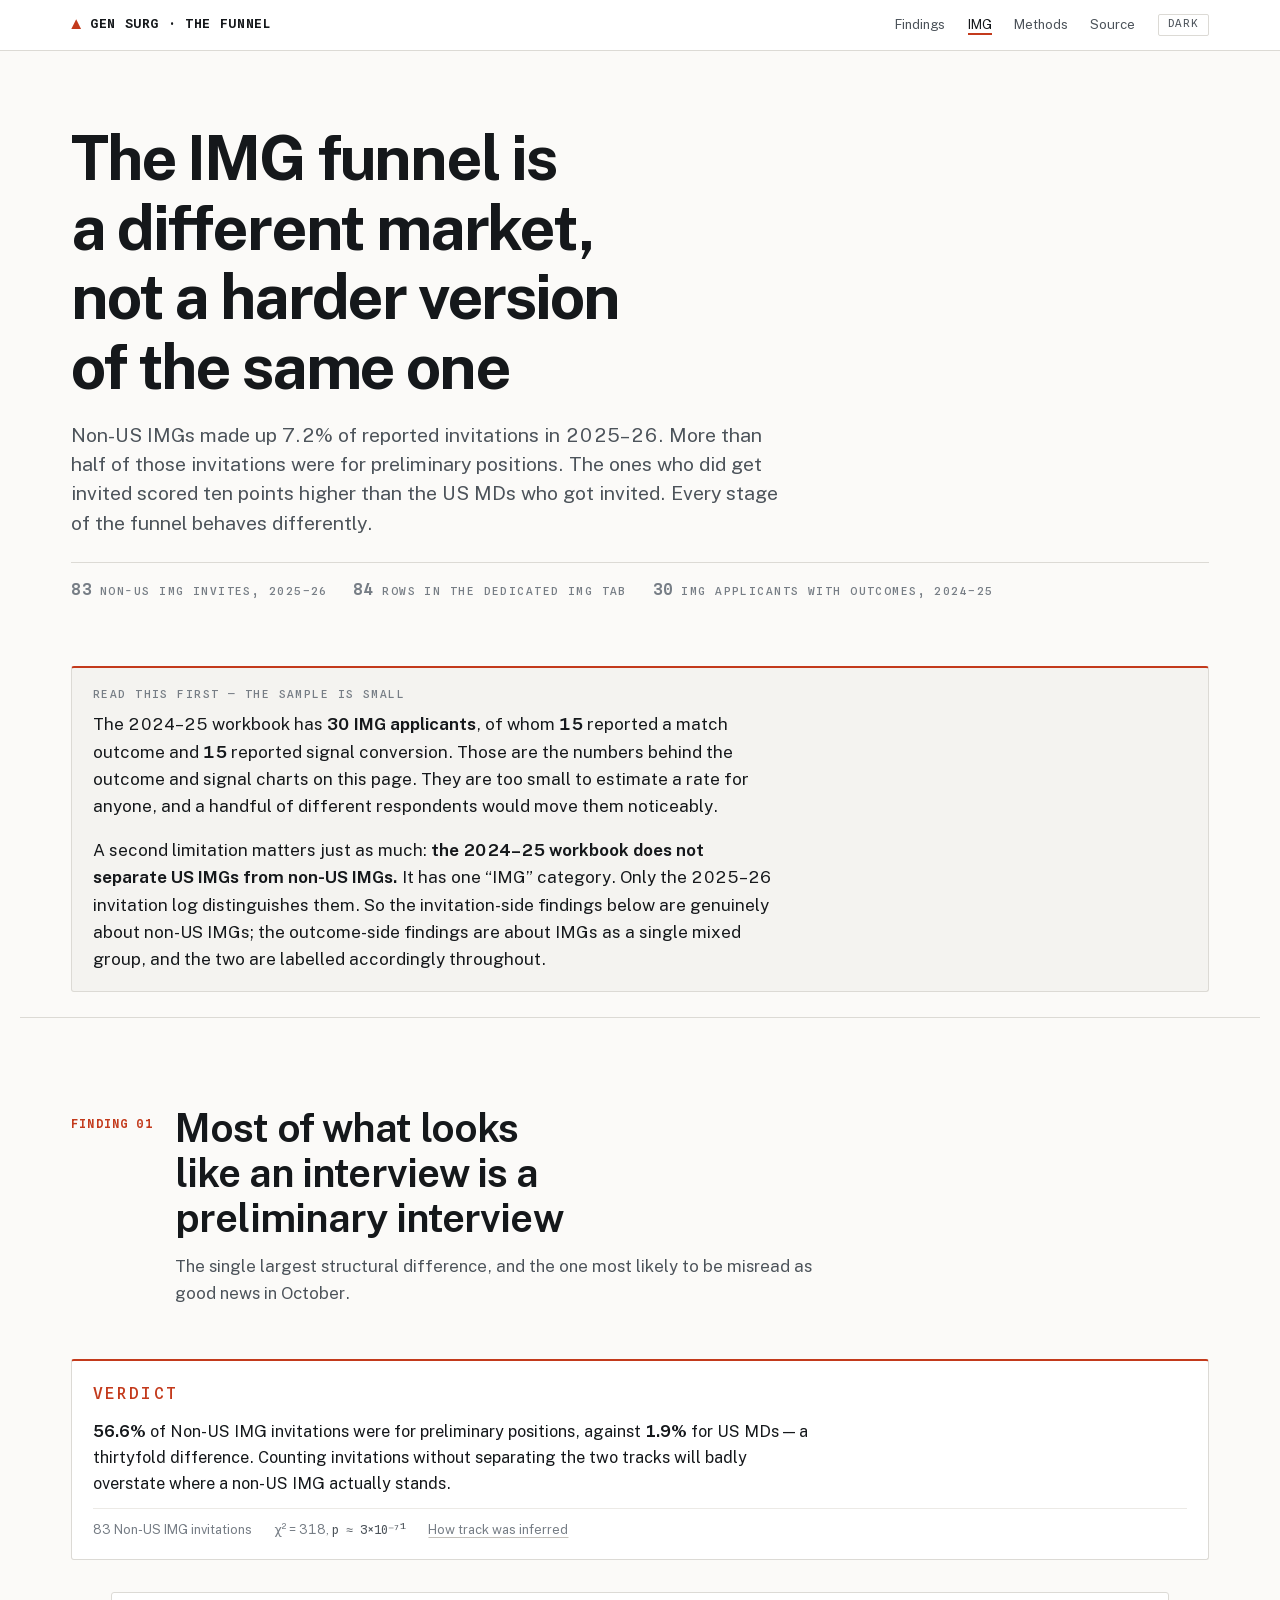
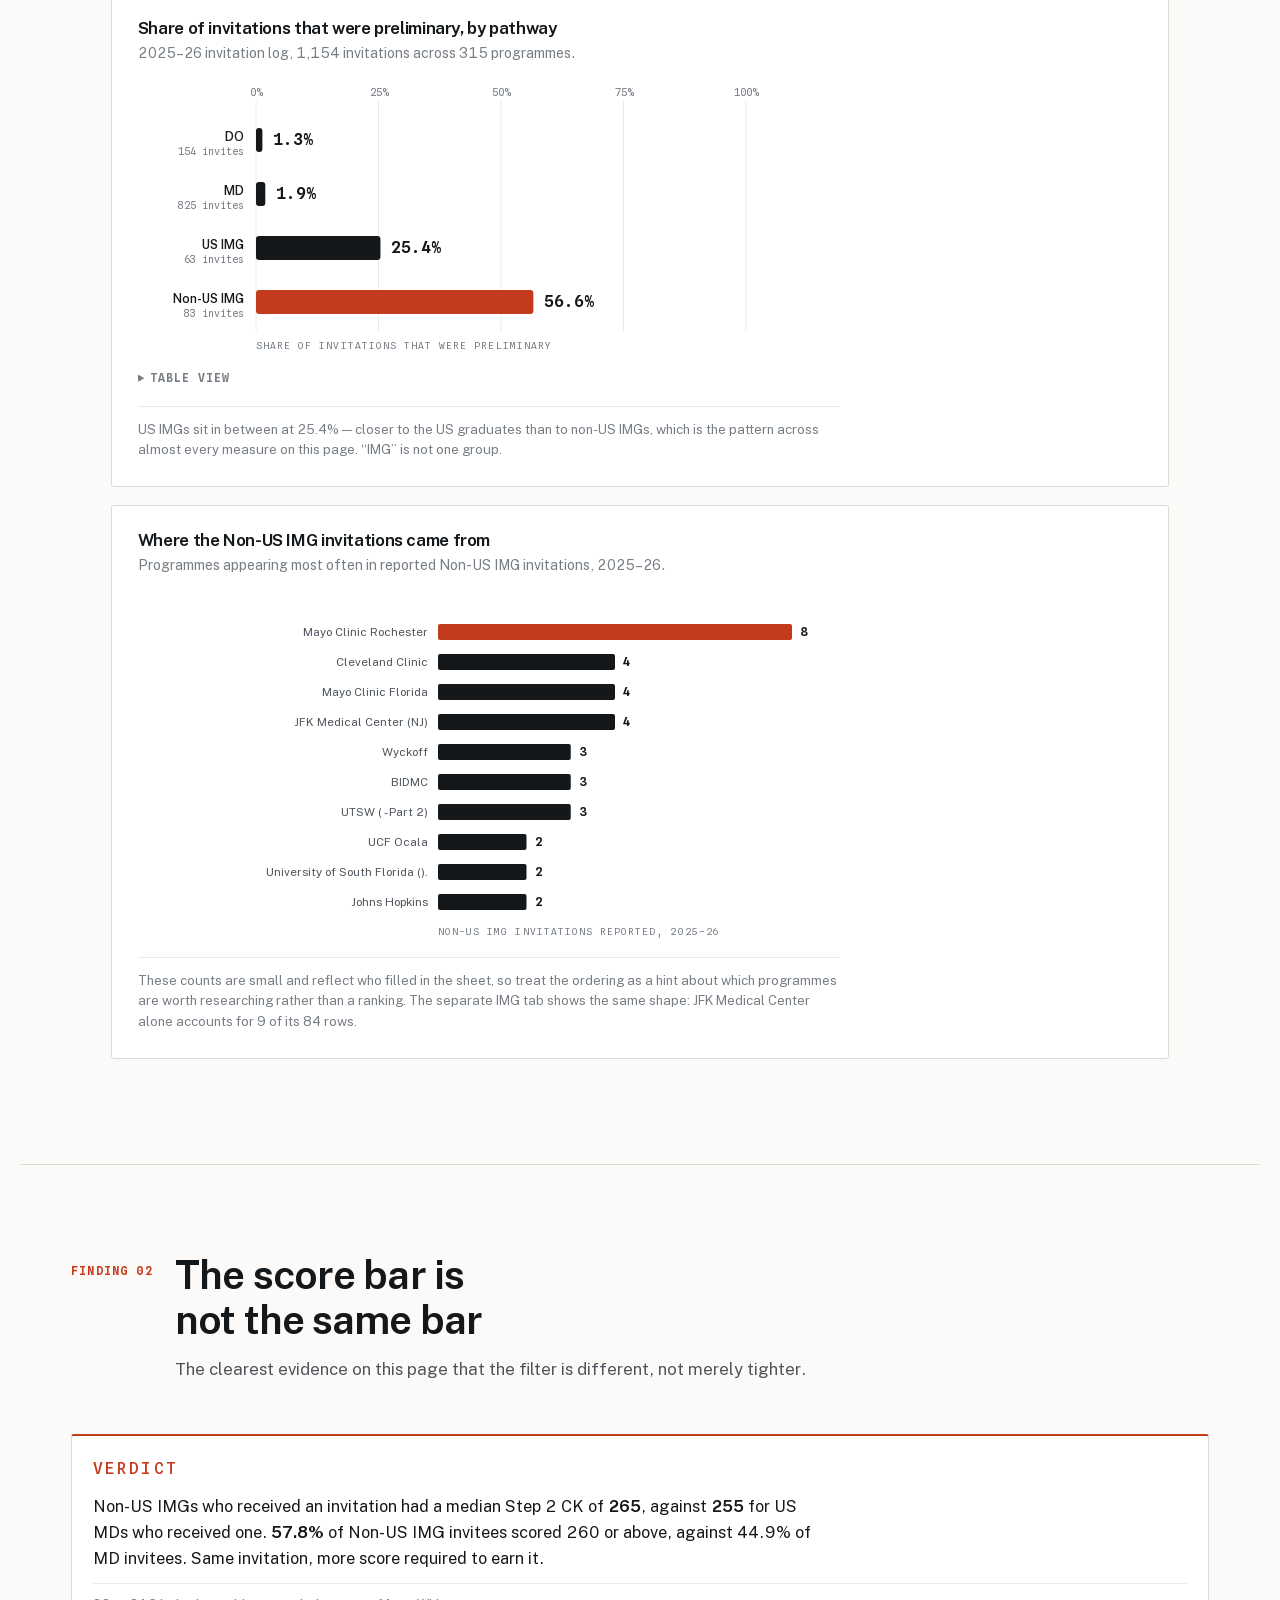
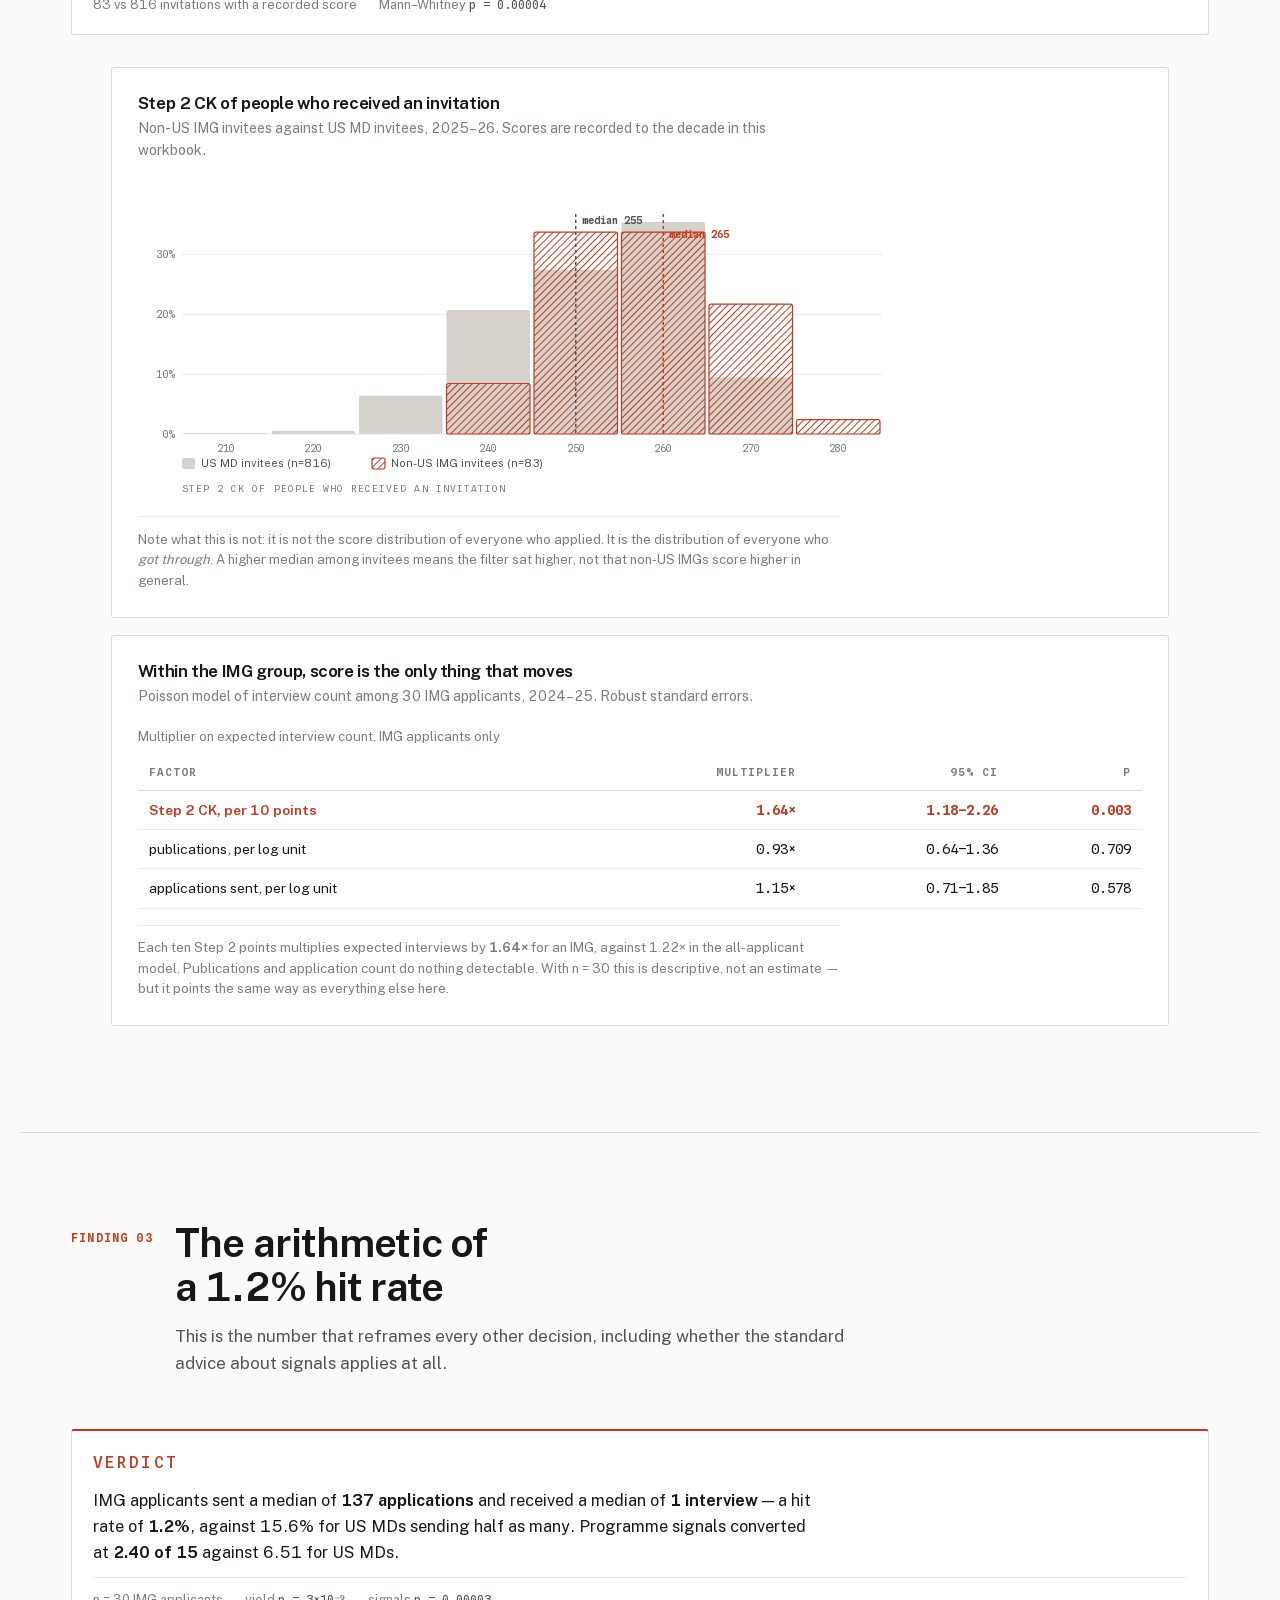
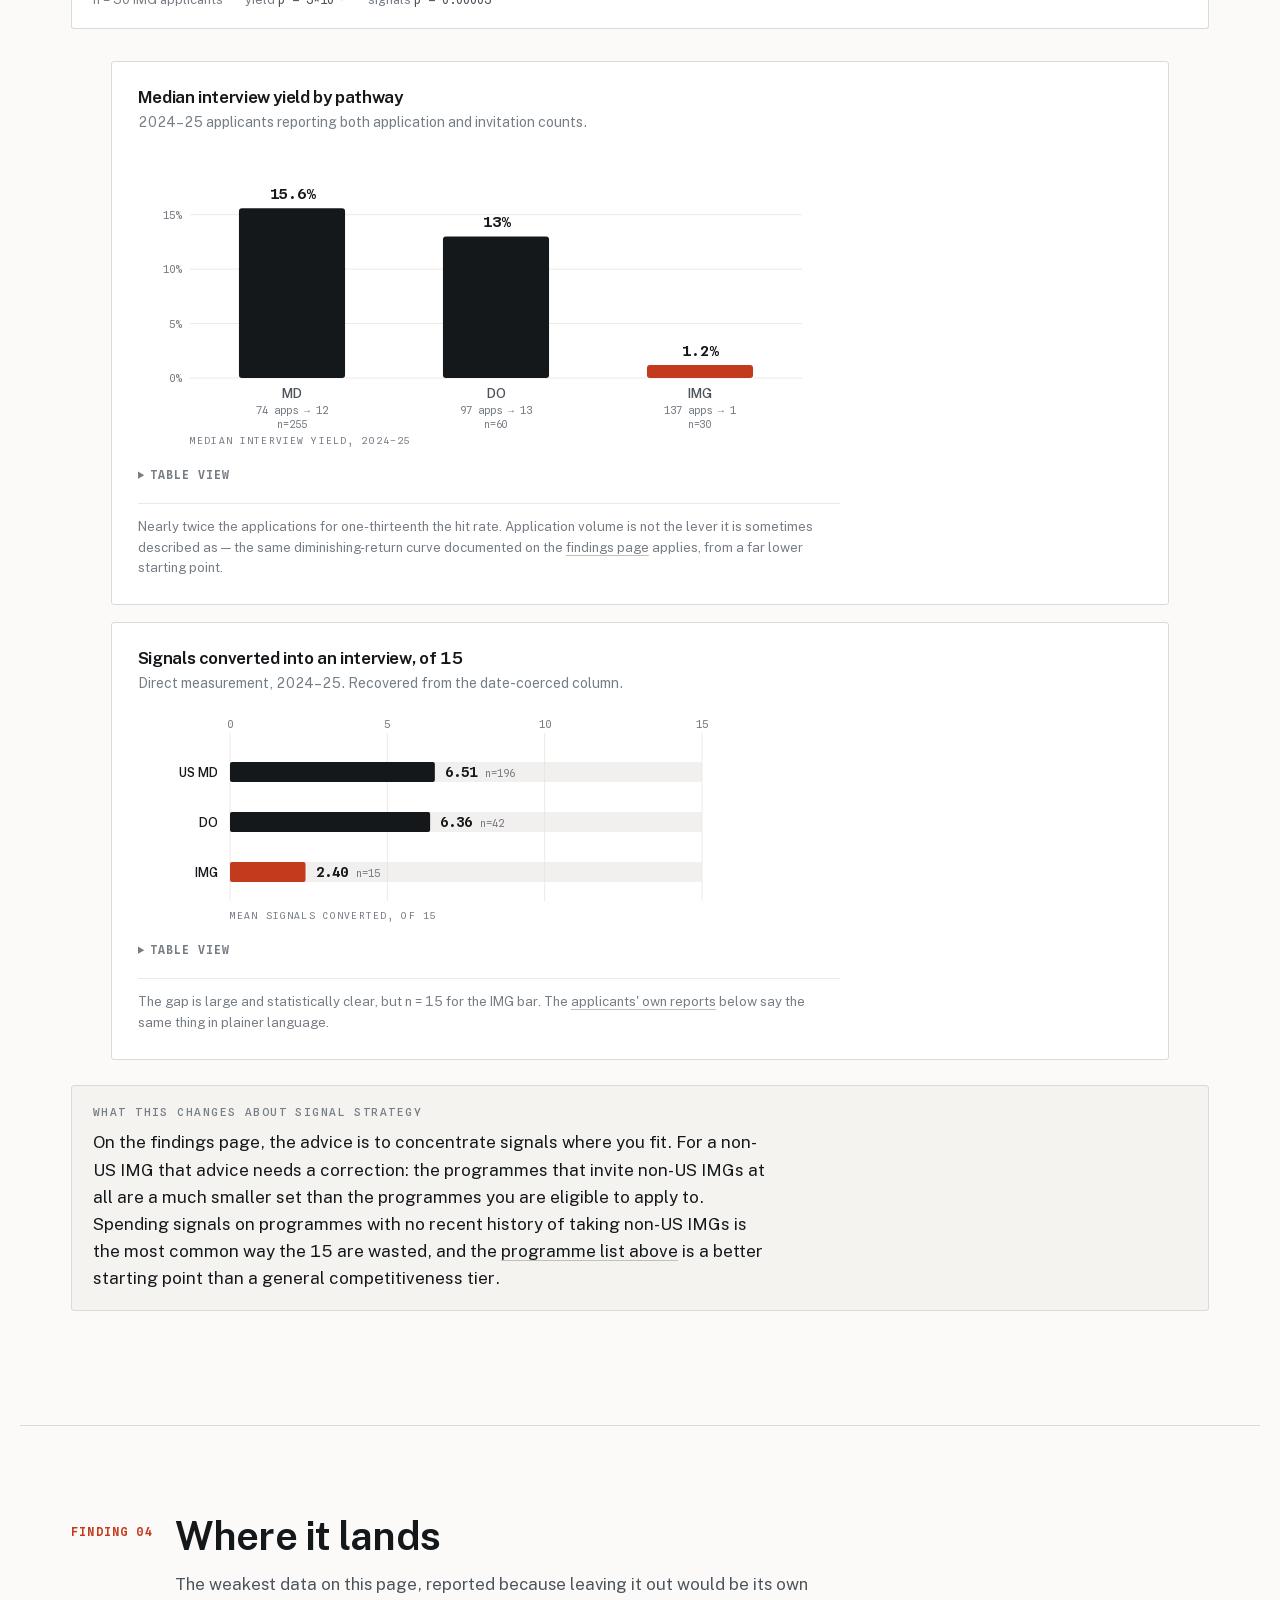
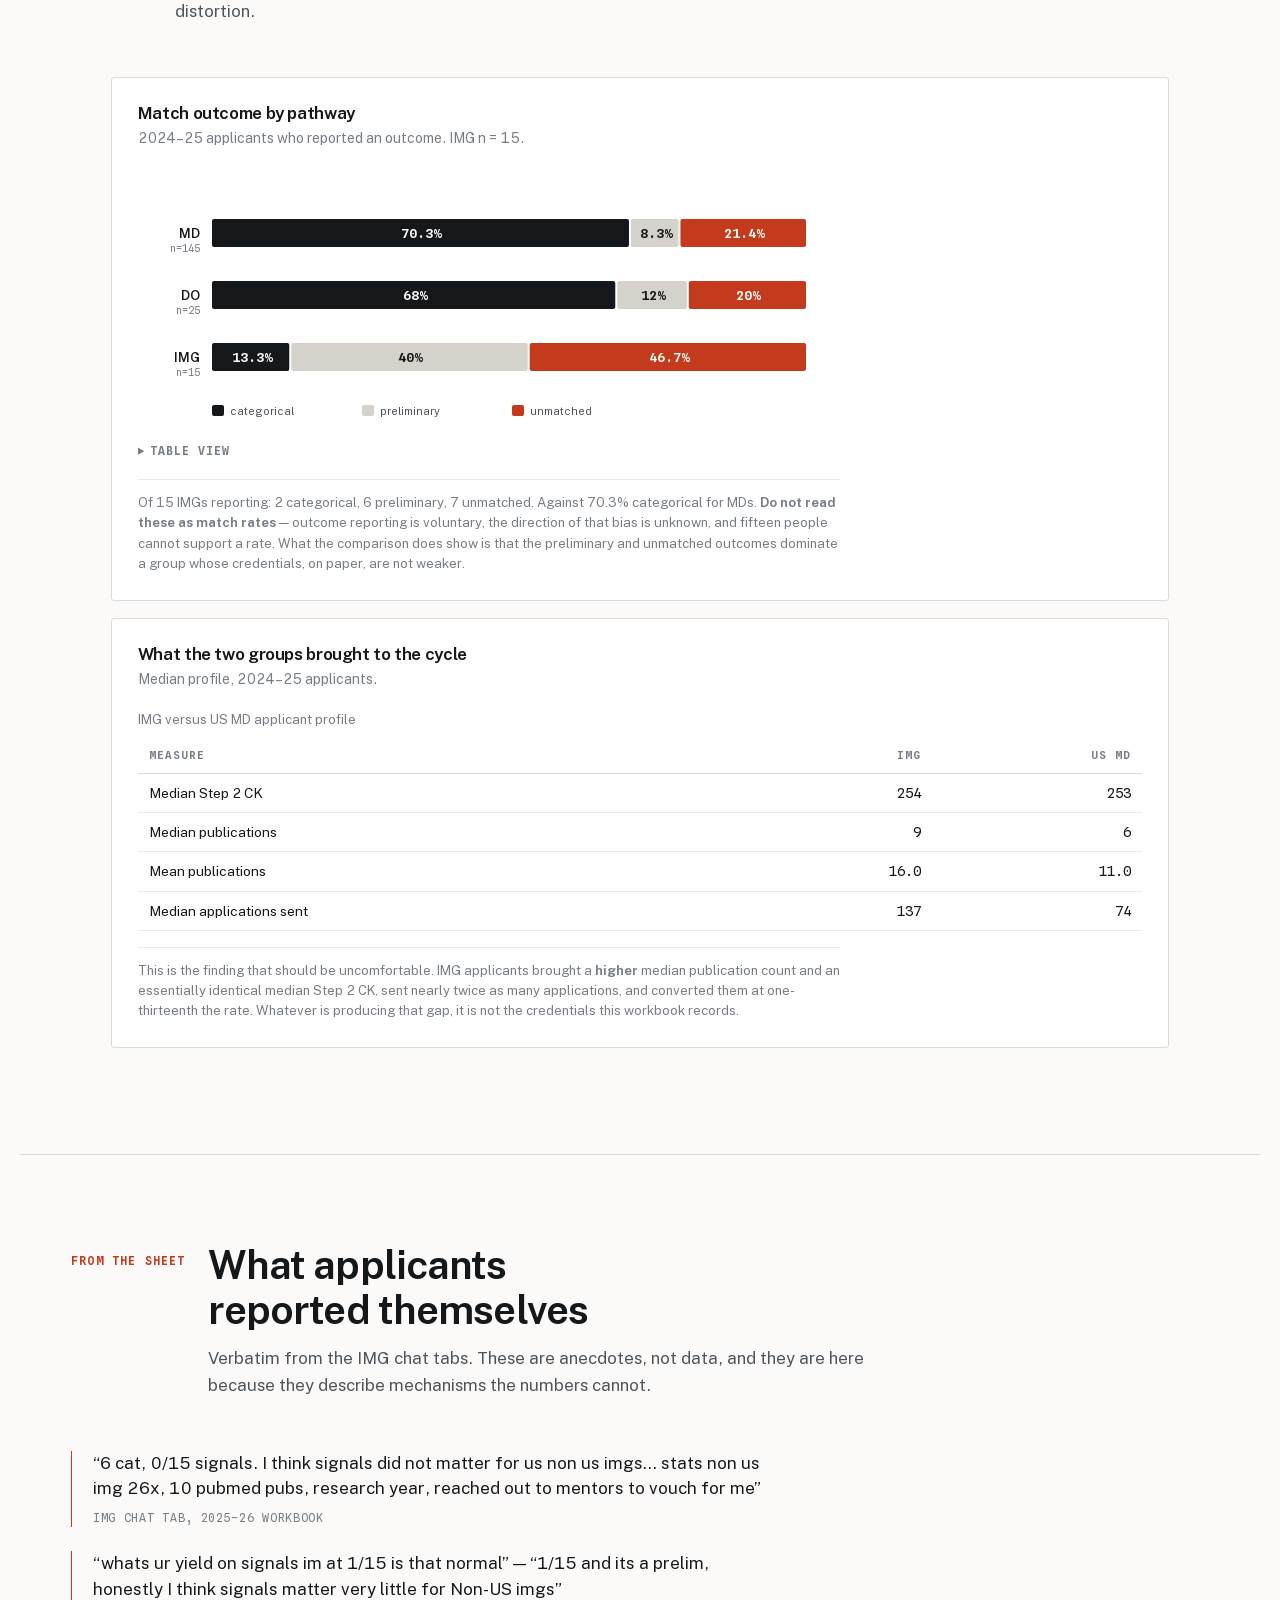
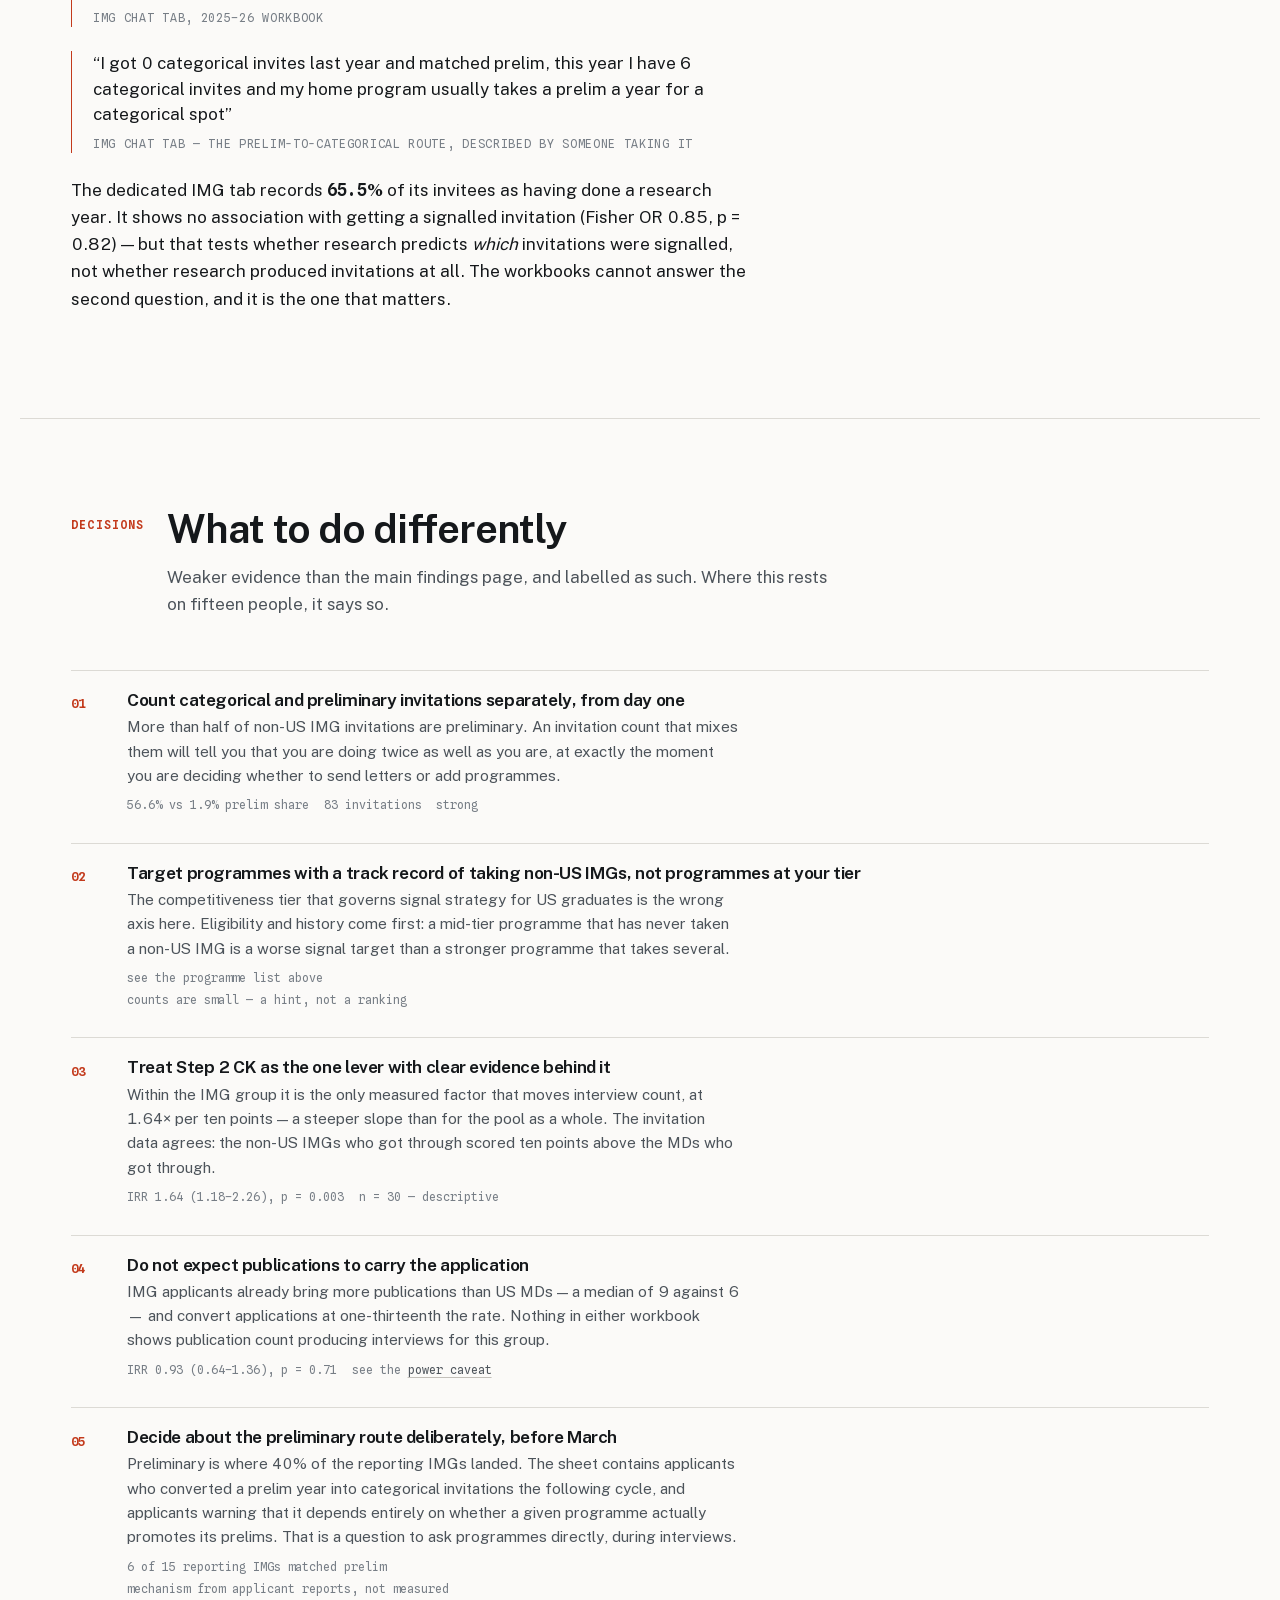
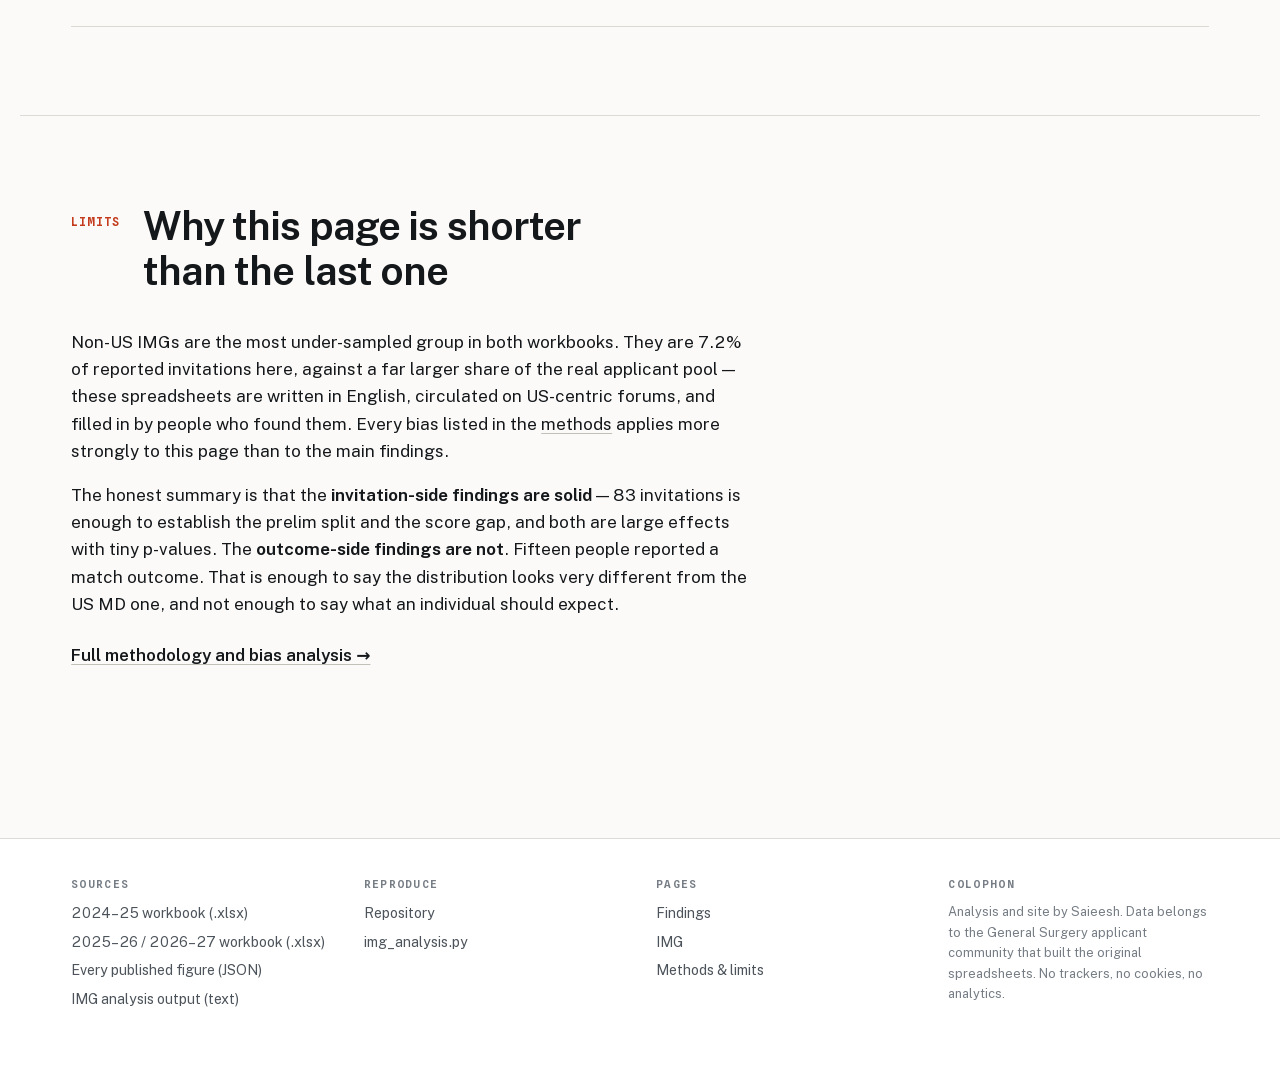
==== commit 2625319f: "Fix sample-size citation in the IMG score section The verdict cited the geo-known subsample (81 vs 8" ====
--- a/img.html
+++ b/img.html
@@ -130,7 +130,7 @@
       required to earn it.
     </p>
     <div class="verdict-meta">
-      <span>81 vs 815 invitations</span>
+      <span>83 vs 816 invitations with a recorded score</span>
       <span>Mann–Whitney <code>p = 0.00004</code></span>
     </div>
   </div>
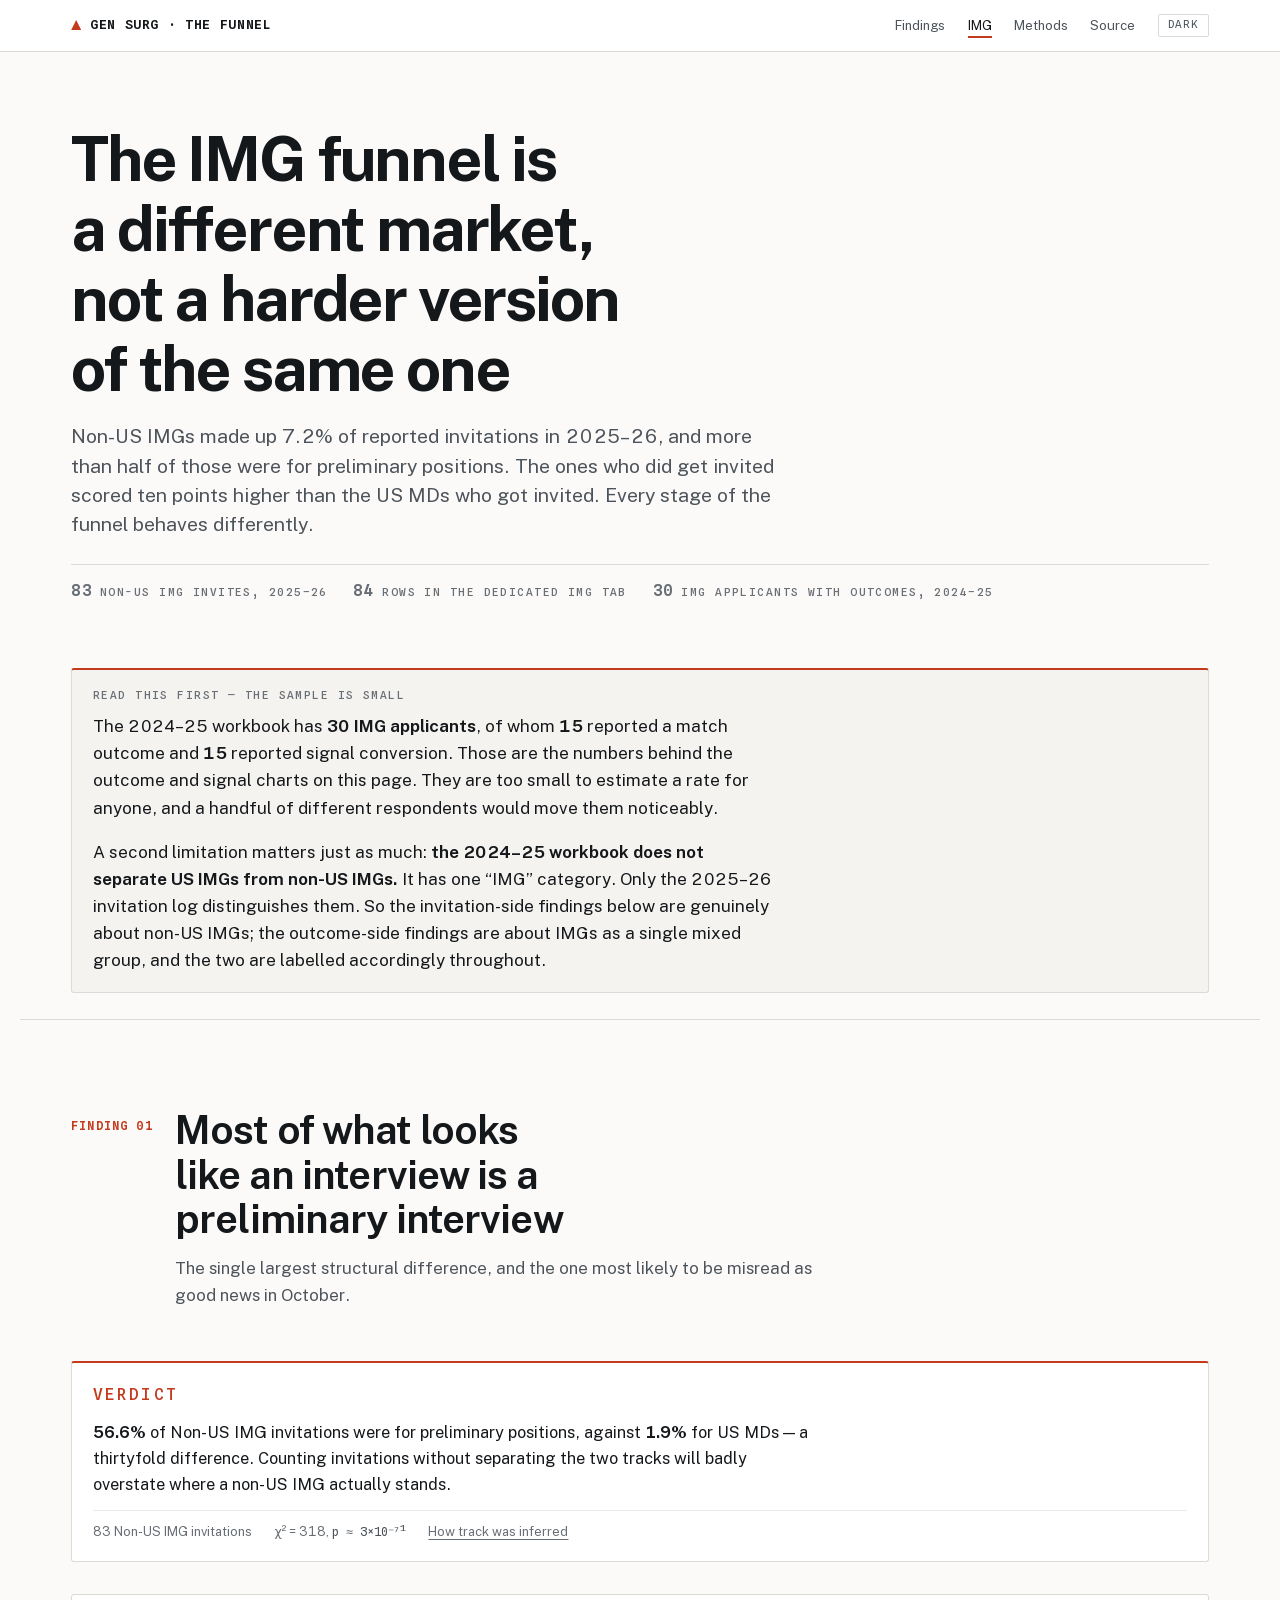
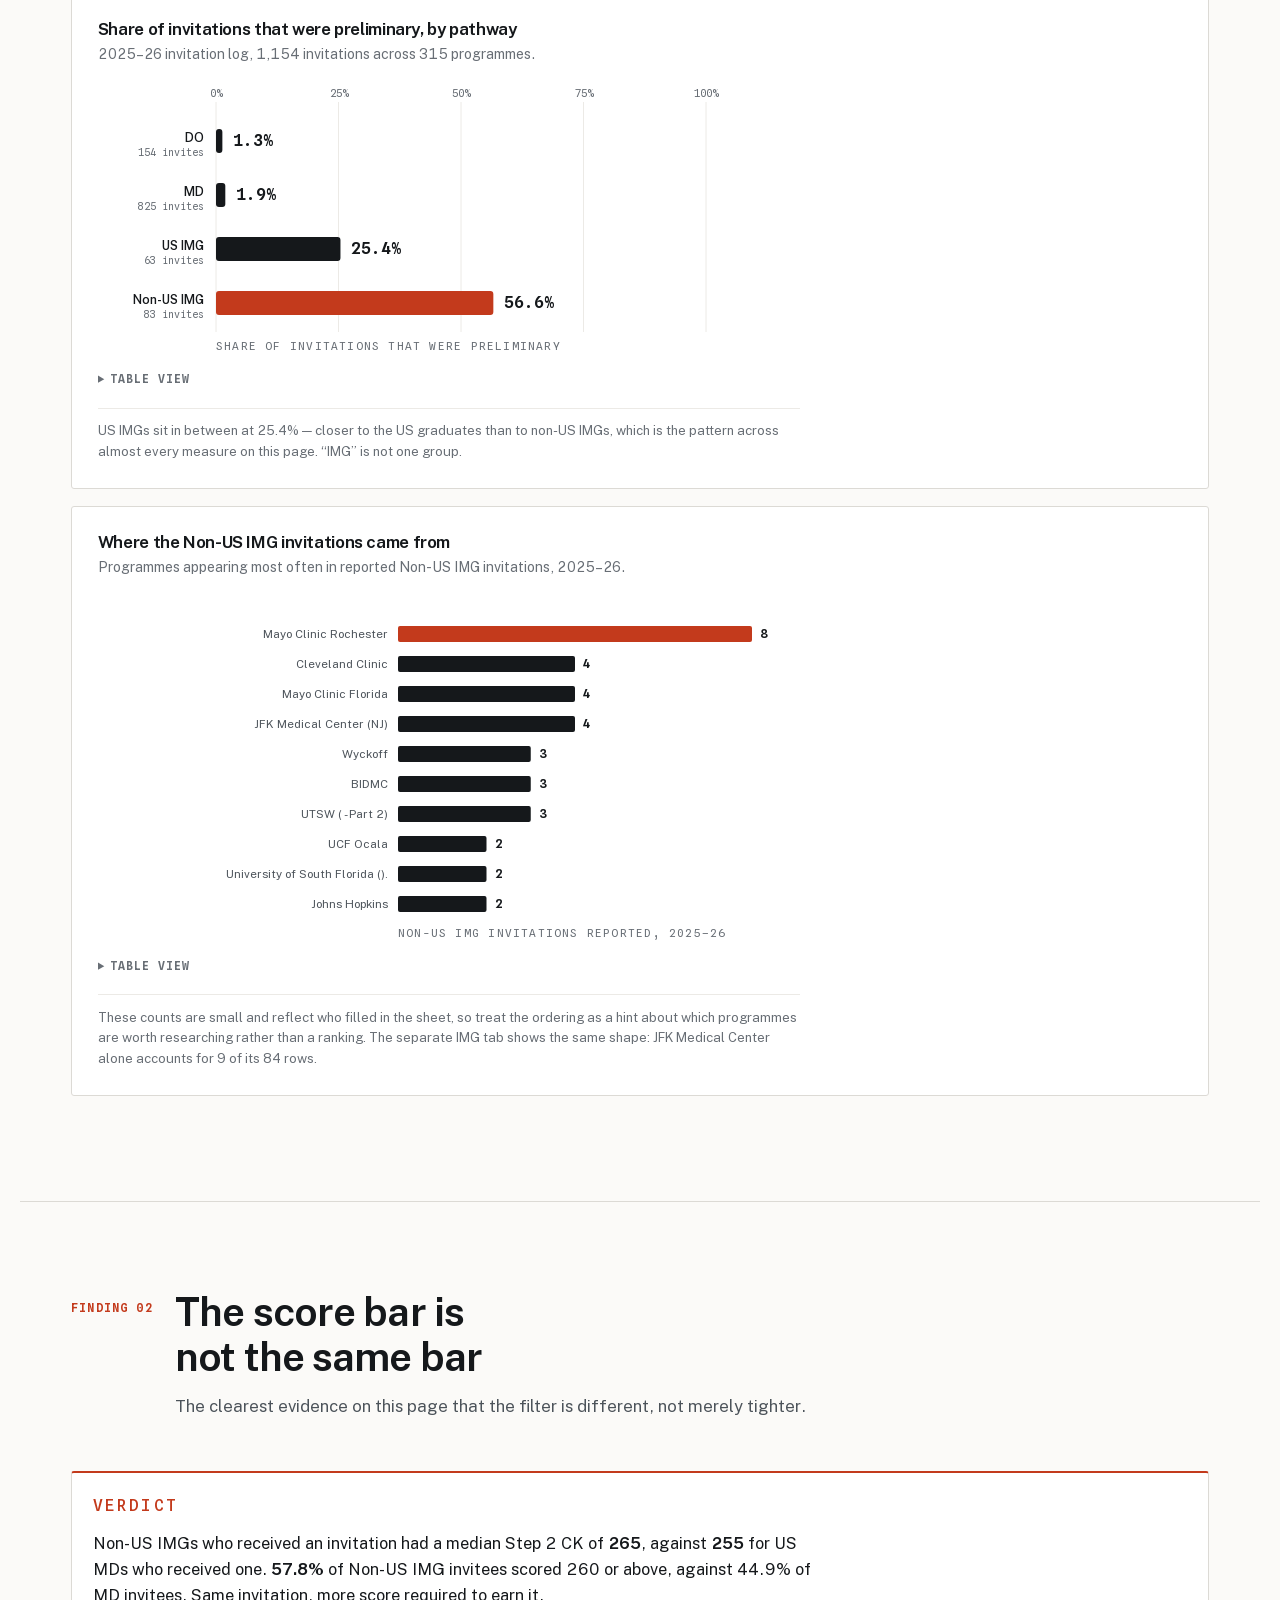
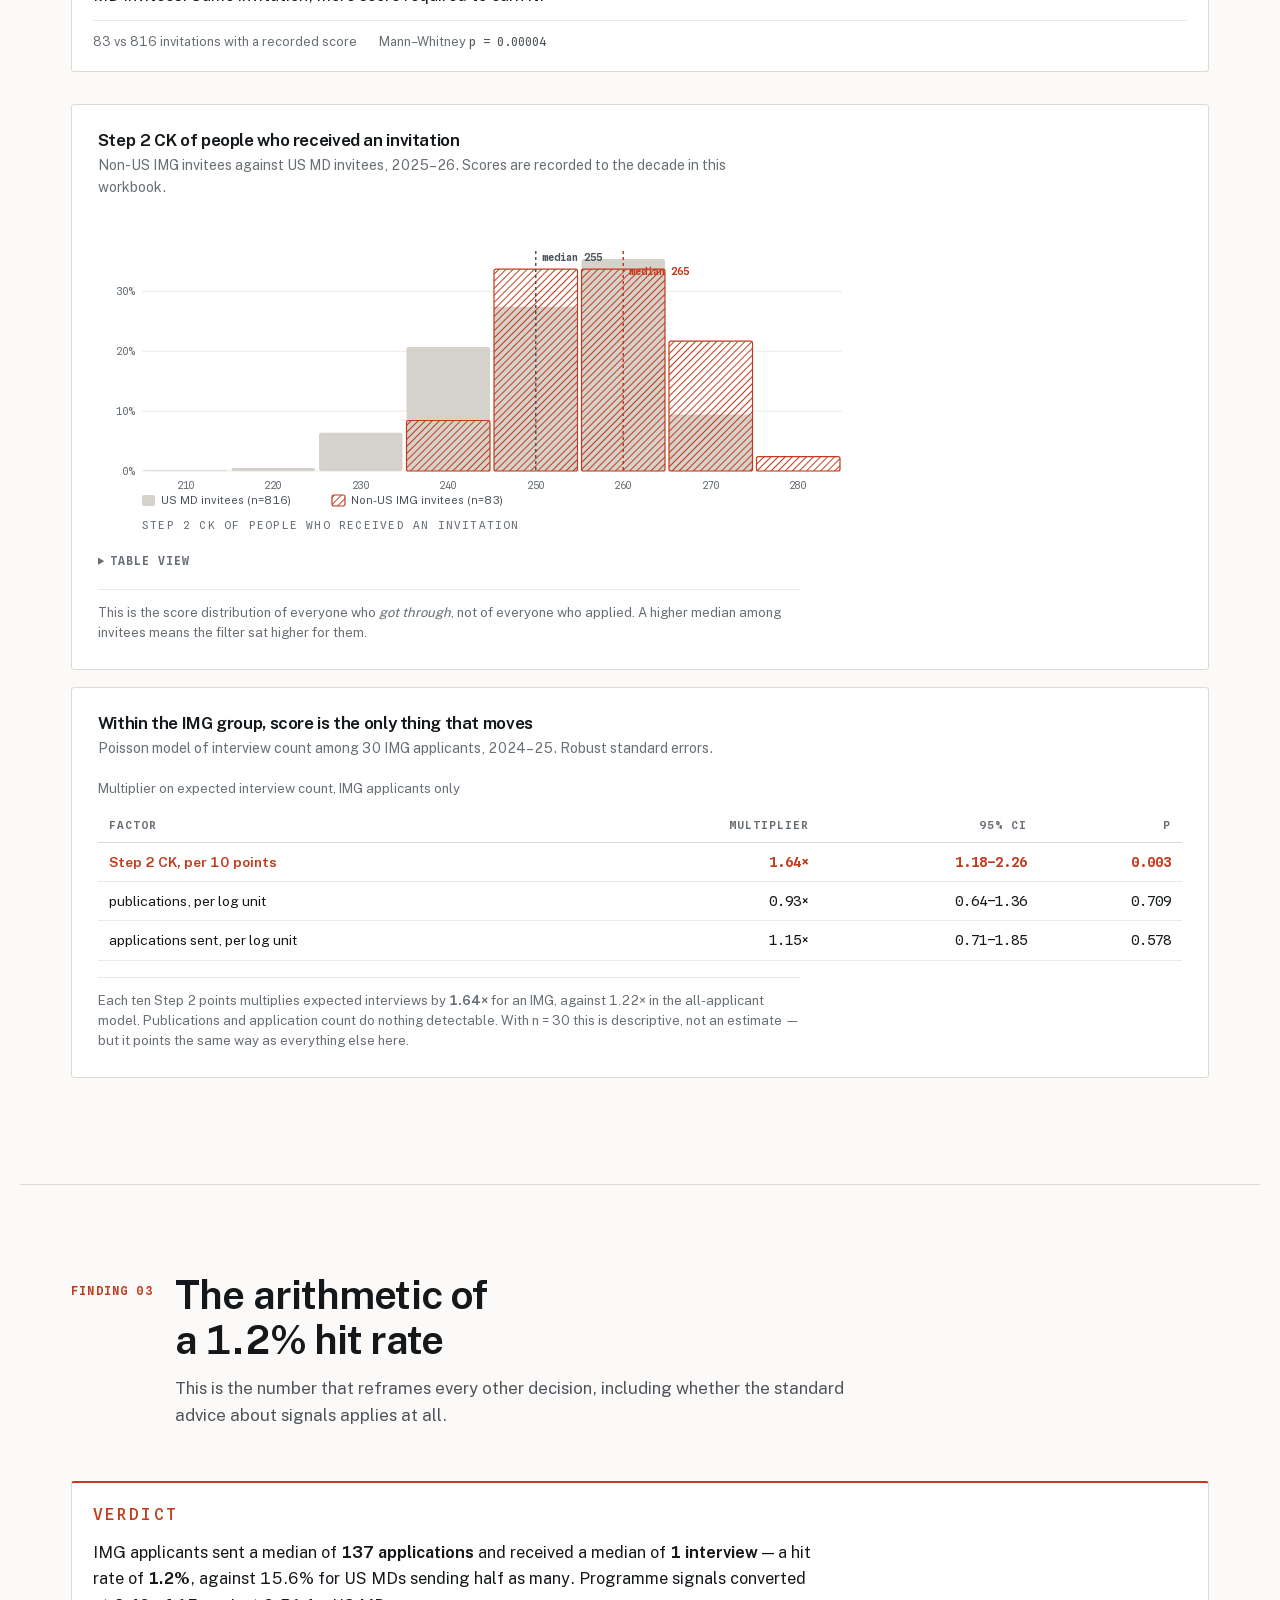
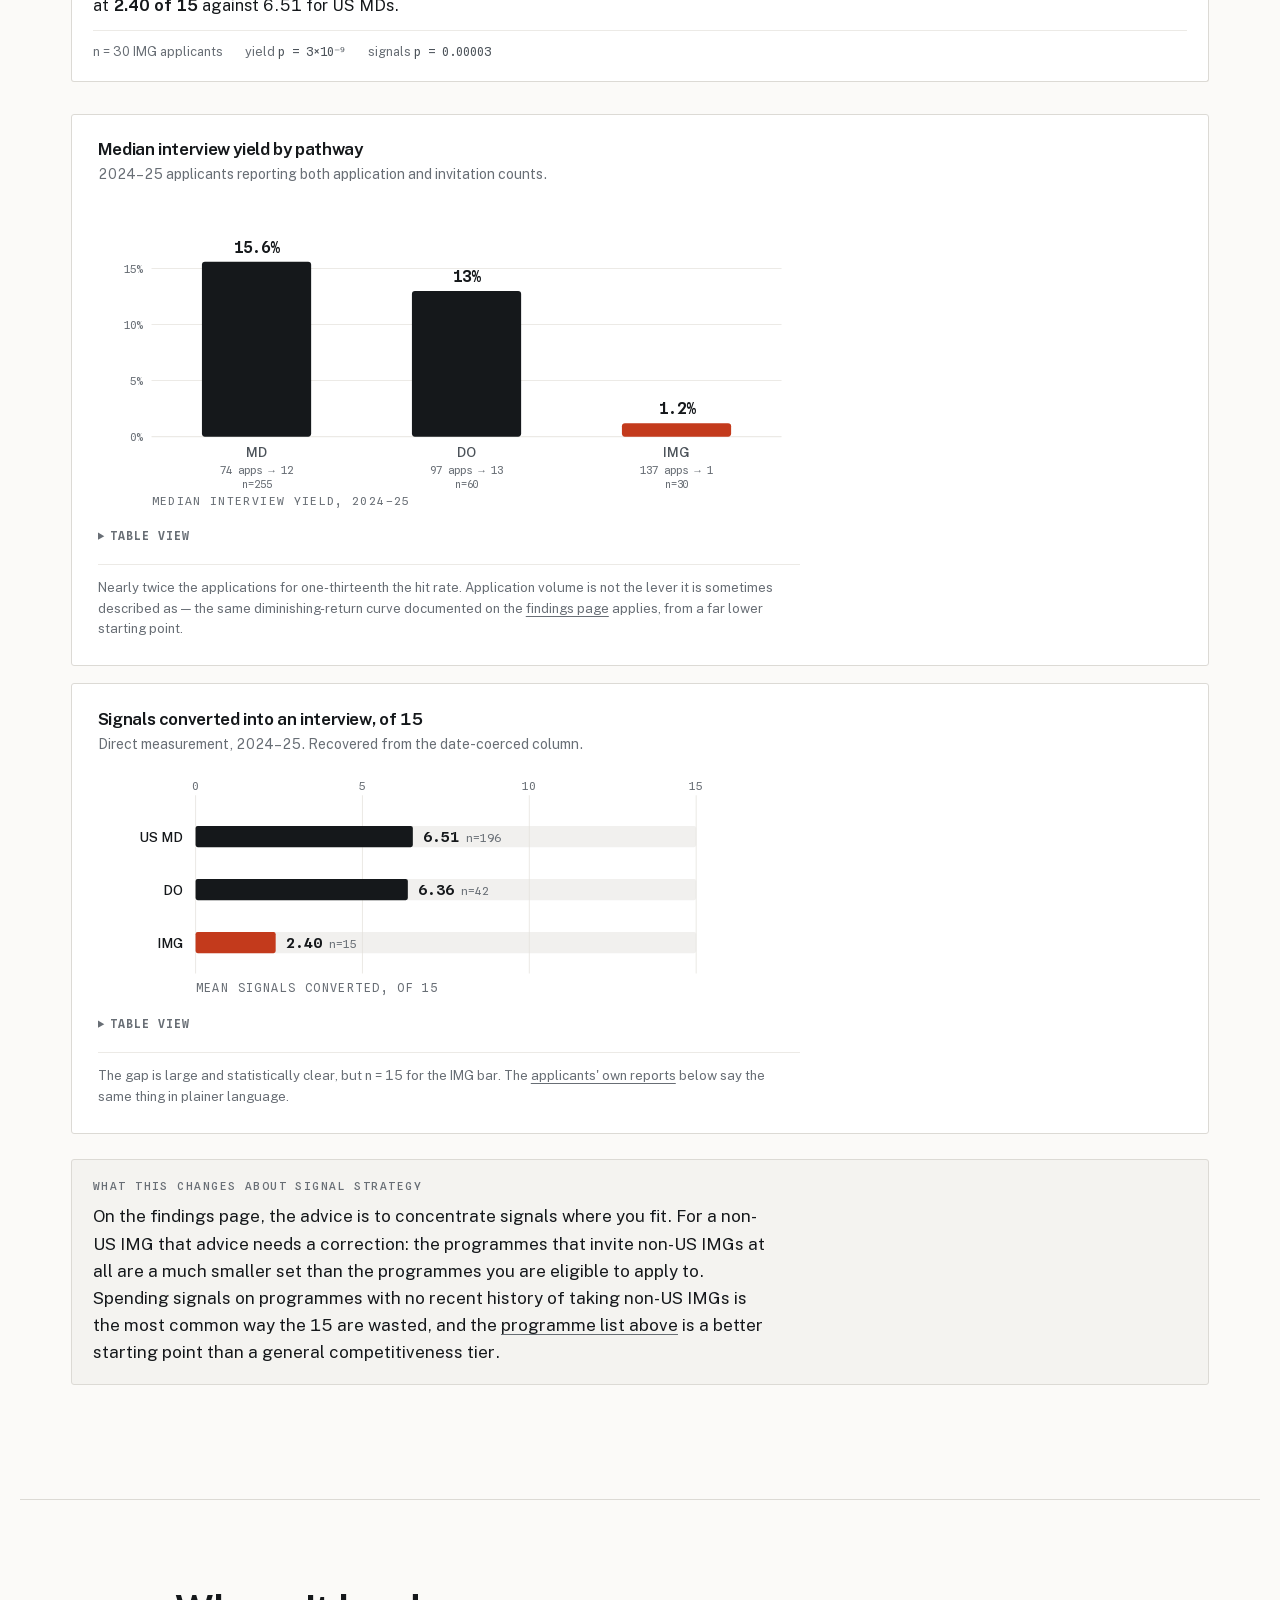
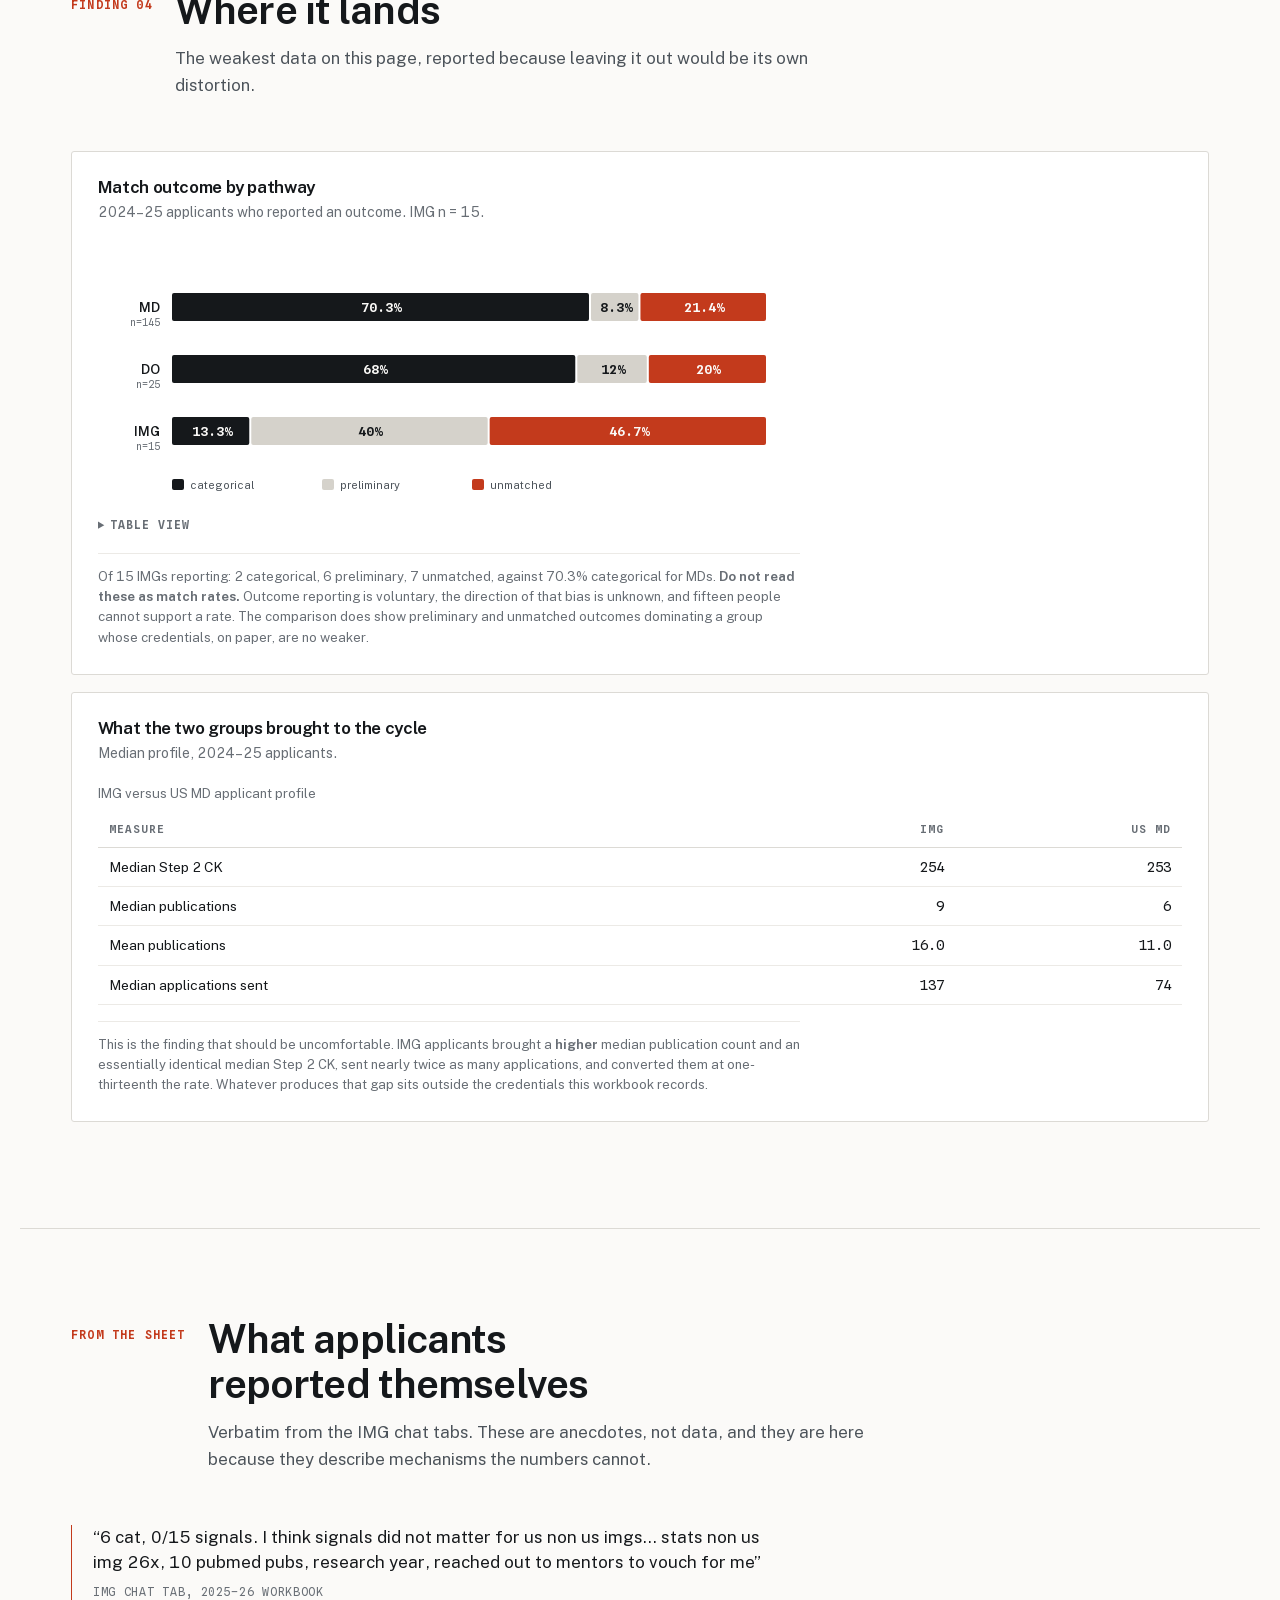
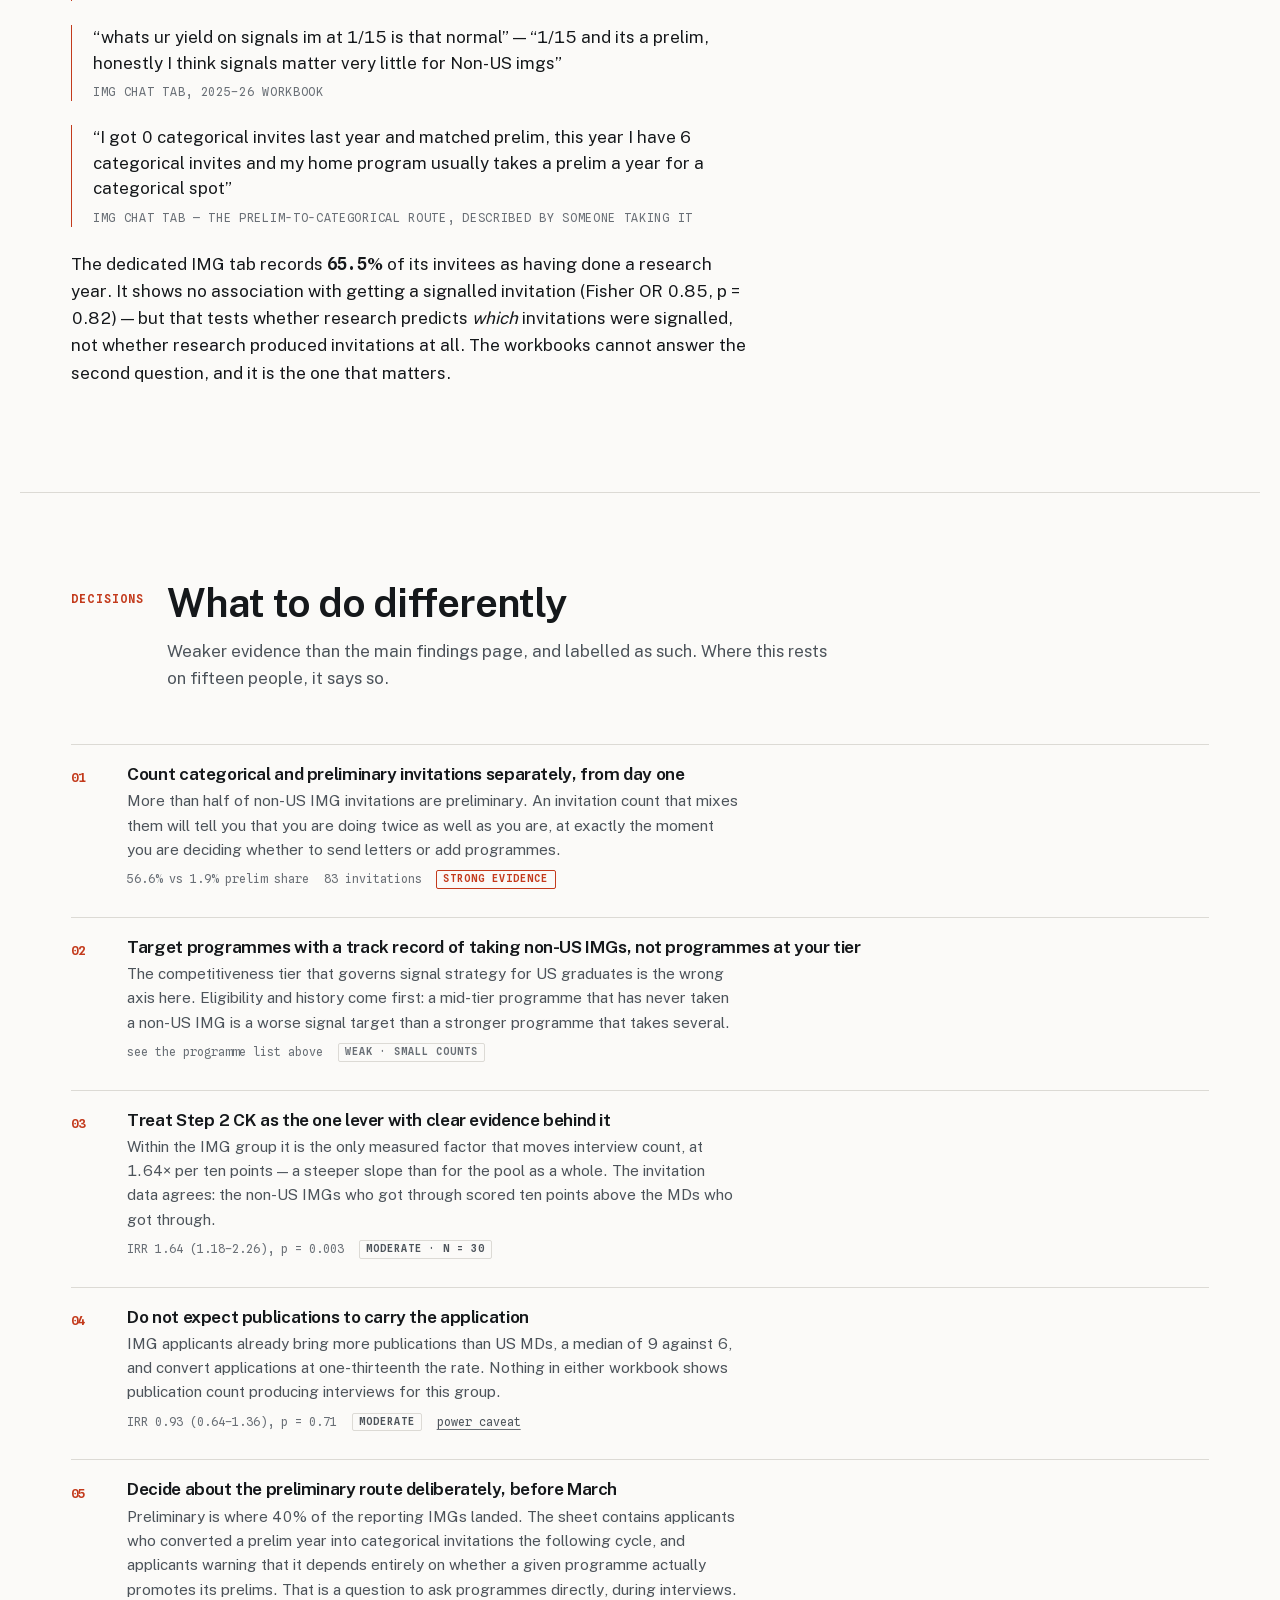
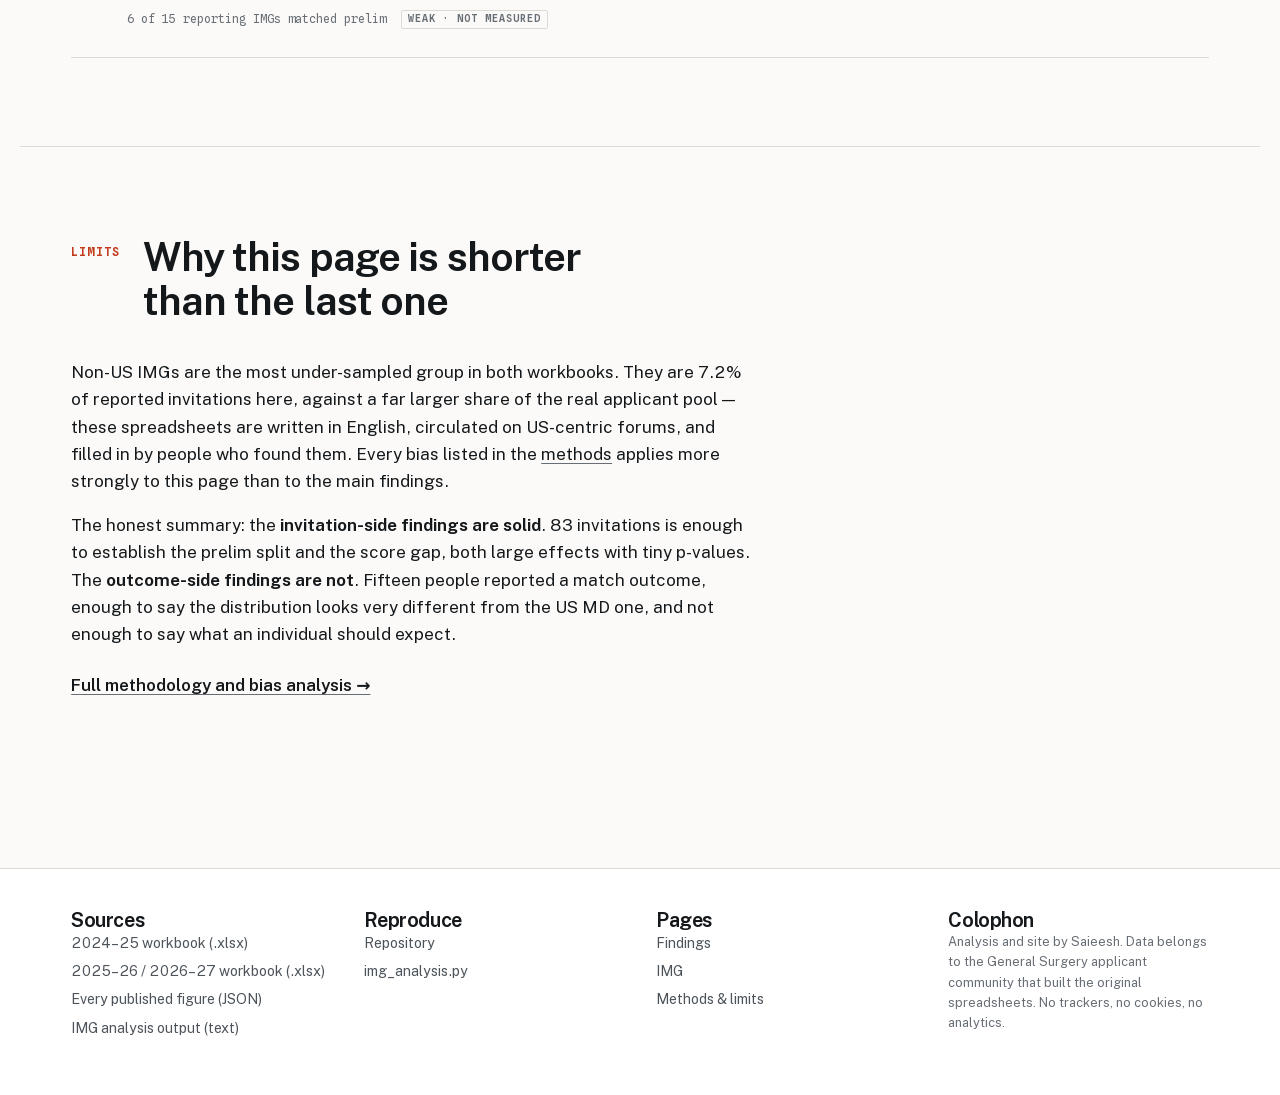
==== commit 3d91f456: "Prose cleanup and accessibility/layout polish unslop pass on all three pages: 23 AI-writing violatio" ====
--- a/img.html
+++ b/img.html
@@ -15,6 +15,13 @@
 </head>
 <body>
 <a class="skip" href="#main">Skip to content</a>
+<noscript>
+  <p style="max-width:68ch;margin:1rem auto;padding:.9rem 1.1rem;border:1px solid var(--rule);border-radius:3px;background:var(--panel-sunk)">
+    The charts on this page are drawn with JavaScript. With it disabled the prose, tables and
+    figures' captions still carry every finding, and <a href="assets/site.json">assets/site.json</a>
+    holds every published number.
+  </p>
+</noscript>
 
 <header class="masthead">
   <div class="wrap masthead-in">
@@ -34,9 +41,9 @@
 <section class="wrap titleblock">
   <h1>The IMG funnel is a different market, not a harder version of the same one</h1>
   <p class="thesis">
-    Non-US IMGs made up 7.2% of reported invitations in 2025–26. More than half of those
-    invitations were for preliminary positions. The ones who did get invited scored ten points
-    higher than the US MDs who got invited. Every stage of the funnel behaves differently.
+    Non-US IMGs made up 7.2% of reported invitations in 2025–26, and more than half of those
+    were for preliminary positions. The ones who did get invited scored ten points higher than the
+    US MDs who got invited. Every stage of the funnel behaves differently.
   </p>
   <div class="provenance grad-label">
     <span><b class="num">83</b> Non-US IMG invites, 2025–26</span>
@@ -140,9 +147,8 @@
     <p class="sub">Non-US IMG invitees against US MD invitees, 2025–26. Scores are recorded to the decade in this workbook.</p>
     <div class="chart chart--wide" id="fig-img-score"></div>
     <figcaption>
-      Note what this is not: it is not the score distribution of everyone who applied. It is the
-      distribution of everyone who <em>got through</em>. A higher median among invitees means the
-      filter sat higher, not that non-US IMGs score higher in general.
+      This is the score distribution of everyone who <em>got through</em>, not of everyone who
+      applied. A higher median among invitees means the filter sat higher for them.
     </figcaption>
   </figure>
 
@@ -242,11 +248,11 @@
     <p class="sub">2024–25 applicants who reported an outcome. IMG n = 15.</p>
     <div class="chart chart--wide" id="fig-img-outcome"></div>
     <figcaption>
-      Of 15 IMGs reporting: 2 categorical, 6 preliminary, 7 unmatched. Against 70.3% categorical
-      for MDs. <strong>Do not read these as match rates</strong> — outcome reporting is voluntary,
-      the direction of that bias is unknown, and fifteen people cannot support a rate. What the
-      comparison does show is that the preliminary and unmatched outcomes dominate a group whose
-      credentials, on paper, are not weaker.
+      Of 15 IMGs reporting: 2 categorical, 6 preliminary, 7 unmatched, against 70.3% categorical
+      for MDs. <strong>Do not read these as match rates.</strong> Outcome reporting is voluntary,
+      the direction of that bias is unknown, and fifteen people cannot support a rate. The
+      comparison does show preliminary and unmatched outcomes dominating a group whose
+      credentials, on paper, are no weaker.
     </figcaption>
   </figure>
 
@@ -264,7 +270,7 @@
       This is the finding that should be uncomfortable. IMG applicants brought a
       <strong>higher</strong> median publication count and an essentially identical median Step 2
       CK, sent nearly twice as many applications, and converted them at one-thirteenth the rate.
-      Whatever is producing that gap, it is not the credentials this workbook records.
+      Whatever produces that gap sits outside the credentials this workbook records.
     </figcaption>
   </figure>
 </section>
@@ -327,7 +333,7 @@
           them will tell you that you are doing twice as well as you are, at exactly the moment you
           are deciding whether to send letters or add programmes.
         </p>
-        <p class="evidence"><span>56.6% vs 1.9% prelim share</span><span>83 invitations</span><span>strong</span></p>
+        <p class="evidence"><span>56.6% vs 1.9% prelim share</span><span>83 invitations</span><span class="strength" data-s="strong">strong evidence</span></p>
       </div>
     </div>
     <div class="action">
@@ -338,7 +344,7 @@
           here. Eligibility and history come first: a mid-tier programme that has never taken a
           non-US IMG is a worse signal target than a stronger programme that takes several.
         </p>
-        <p class="evidence"><span>see the programme list above</span><span>counts are small — a hint, not a ranking</span></p>
+        <p class="evidence"><span>see the programme list above</span><span class="strength" data-s="weak">weak · small counts</span></p>
       </div>
     </div>
     <div class="action">
@@ -349,18 +355,18 @@
           per ten points — a steeper slope than for the pool as a whole. The invitation data agrees:
           the non-US IMGs who got through scored ten points above the MDs who got through.
         </p>
-        <p class="evidence"><span>IRR 1.64 (1.18–2.26), p = 0.003</span><span>n = 30 — descriptive</span></p>
+        <p class="evidence"><span>IRR 1.64 (1.18–2.26), p = 0.003</span><span class="strength" data-s="moderate">moderate · n = 30</span></p>
       </div>
     </div>
     <div class="action">
       <div>
         <h3>Do not expect publications to carry the application</h3>
         <p>
-          IMG applicants already bring more publications than US MDs — a median of 9 against 6 —
+          IMG applicants already bring more publications than US MDs, a median of 9 against 6,
           and convert applications at one-thirteenth the rate. Nothing in either workbook shows
           publication count producing interviews for this group.
         </p>
-        <p class="evidence"><span>IRR 0.93 (0.64–1.36), p = 0.71</span><span>see the <a href="methods.html#power">power caveat</a></span></p>
+        <p class="evidence"><span>IRR 0.93 (0.64–1.36), p = 0.71</span><span class="strength" data-s="moderate">moderate</span><span><a href="methods.html#power">power caveat</a></span></p>
       </div>
     </div>
     <div class="action">
@@ -372,7 +378,7 @@
           warning that it depends entirely on whether a given programme actually promotes its
           prelims. That is a question to ask programmes directly, during interviews.
         </p>
-        <p class="evidence"><span>6 of 15 reporting IMGs matched prelim</span><span>mechanism from applicant reports, not measured</span></p>
+        <p class="evidence"><span>6 of 15 reporting IMGs matched prelim</span><span class="strength" data-s="weak">weak · not measured</span></p>
       </div>
     </div>
   </div>
@@ -391,11 +397,11 @@
     this page than to the main findings.
   </p>
   <p>
-    The honest summary is that the <strong>invitation-side findings are solid</strong> — 83
-    invitations is enough to establish the prelim split and the score gap, and both are large
-    effects with tiny p-values. The <strong>outcome-side findings are not</strong>. Fifteen people
-    reported a match outcome. That is enough to say the distribution looks very different from the
-    US MD one, and not enough to say what an individual should expect.
+    The honest summary: the <strong>invitation-side findings are solid</strong>. 83 invitations
+    is enough to establish the prelim split and the score gap, both large effects with tiny
+    p-values. The <strong>outcome-side findings are not</strong>. Fifteen people reported a match
+    outcome, enough to say the distribution looks very different from the US MD one, and not
+    enough to say what an individual should expect.
   </p>
   <p style="margin-top:1.5rem">
     <a href="methods.html" style="font-weight:600">Full methodology and bias analysis →</a>
@@ -407,7 +413,7 @@
 <footer class="foot">
   <div class="wrap foot-in">
     <div>
-      <h4>Sources</h4>
+      <h3>Sources</h3>
       <ul>
         <li><a href="data/2024-2025%20Residency%20Application%20Spreadsheet.xlsx">2024–25 workbook (.xlsx)</a></li>
         <li><a href="data/Official%202026-2027%20Gen%20Surgery%20Spreadsheet.xlsx">2025–26 / 2026–27 workbook (.xlsx)</a></li>
@@ -416,14 +422,14 @@
       </ul>
     </div>
     <div>
-      <h4>Reproduce</h4>
+      <h3>Reproduce</h3>
       <ul>
         <li><a href="https://github.com/saieeshb/gensurg-funnel">Repository</a></li>
         <li><a href="https://github.com/saieeshb/gensurg-funnel/blob/main/analysis/img_analysis.py">img_analysis.py</a></li>
       </ul>
     </div>
     <div>
-      <h4>Pages</h4>
+      <h3>Pages</h3>
       <ul>
         <li><a href="./">Findings</a></li>
         <li><a href="img.html">IMG</a></li>
@@ -431,7 +437,7 @@
       </ul>
     </div>
     <div>
-      <h4>Colophon</h4>
+      <h3>Colophon</h3>
       <p class="colophon">
         Analysis and site by Saieesh. Data belongs to the General Surgery applicant community that
         built the original spreadsheets. No trackers, no cookies, no analytics.
--- a/assets/style.css
+++ b/assets/style.css
@@ -10,7 +10,7 @@
   --panel-sunk:   #F4F3F0;
   --ink:          #15181B;
   --ink-2:        #4C535A;
-  --ink-3:        #767D85;
+  --ink-3:        #686E75;
   --rule:         #DCDAD5;
   --rule-2:       #ECEAE6;
   --grad:         #C3C0BA;
@@ -56,7 +56,7 @@
 }
 :root[data-theme="light"] {
   --paper: #FBFAF8; --panel: #FFFFFF; --panel-sunk: #F4F3F0;
-  --ink: #15181B; --ink-2: #4C535A; --ink-3: #767D85;
+  --ink: #15181B; --ink-2: #4C535A; --ink-3: #686E75;
   --rule: #DCDAD5; --rule-2: #ECEAE6; --grad: #C3C0BA;
   --index: #C33A1C; --index-soft: #C33A1C1F;
   --band: #E4E2DD; --band-2: #D5D2CB; --good: #2F5D4A;
@@ -82,7 +82,7 @@
 
 h1, h2, h3, h4 { font-weight: 640; letter-spacing: -0.022em; line-height: 1.12; margin: 0; text-wrap: balance; }
 p { margin: 0 0 1em; max-width: var(--measure); }
-a { color: inherit; text-underline-offset: 3px; text-decoration-color: var(--grad); text-decoration-thickness: 1px; }
+a { color: inherit; text-underline-offset: 3px; text-decoration-color: var(--ink-3); text-decoration-thickness: 1px; }
 a:hover { text-decoration-color: var(--index); }
 a:focus-visible, button:focus-visible {
   outline: 2px solid var(--index); outline-offset: 3px; border-radius: 2px;
@@ -120,7 +120,10 @@
   clip-path: polygon(50% 0, 100% 100%, 0 100%);
 }
 .masthead nav { margin-left: auto; display: flex; gap: 1.4rem; align-items: center; }
-.masthead nav a { font-size: .82rem; text-decoration: none; color: var(--ink-2); }
+.masthead nav a {
+  font-size: .82rem; text-decoration: none; color: var(--ink-2);
+  display: inline-flex; align-items: center; min-height: 24px;
+}
 .masthead nav a:hover, .masthead nav a[aria-current="page"] { color: var(--ink); }
 .masthead nav a[aria-current="page"] { box-shadow: inset 0 -2px 0 var(--index); }
 
@@ -194,7 +197,8 @@
 /* ---- figure blocks ---- */
 .figure {
   background: var(--panel); border: var(--hair) solid var(--rule);
-  border-radius: 3px; padding: clamp(1rem, 2.4vw, 1.6rem); margin-bottom: 1.1rem;
+  border-radius: 3px; padding: clamp(1rem, 2.4vw, 1.6rem);
+  margin: 0 0 1.1rem;   /* the UA default is 1em 40px; it breaks the grid */
 }
 .figure h3 { font-size: 1.06rem; font-weight: 640; margin-bottom: .25rem; }
 .figure .sub { font-size: .88rem; color: var(--ink-3); margin: 0 0 1.15rem; max-width: 74ch; }
@@ -207,7 +211,10 @@
 /* chart host: scrolls independently, never the page */
 .chart { overflow-x: auto; overflow-y: hidden; }
 .chart svg { display: block; height: auto; max-width: 100%; }
-.chart--wide svg { min-width: 620px; }
+.chart--wide svg { min-width: 700px; }
+/* the funnel is the first viewport and redraws itself compact under 560px,
+   so it must never be forced back up to the wide-chart floor */
+.instrument .chart--wide svg { min-width: 0; }
 .chart--wide { scrollbar-width: thin; }
 
 /* ---- data table ---- */
@@ -273,7 +280,7 @@
   padding: .75rem 0; border-top: var(--hair) solid var(--rule-2);
 }
 .ledger { list-style: none; padding: 0; }
-.ledger li span:first-child { font-family: var(--mono); font-size: .76rem; color: var(--index); font-weight: 600; }
+.ledger li > span:first-child { font-family: var(--mono); font-size: .76rem; color: var(--index); font-weight: 600; }
 .ledger li .basis { display: block; font-size: .8rem; color: var(--ink-3); margin-top: .2rem; }
 
 /* ---- callout: what the data cannot say ---- */
@@ -283,6 +290,21 @@
 }
 .caution p:last-child { margin-bottom: 0; }
 .caution .grad-label { display: block; margin-bottom: .5rem; }
+
+/* ---- contents: this page runs ~14,000px; give it a map ---- */
+.contents { margin: 2.2rem 0 0; }
+.contents h2 { font-size: 1rem; margin-bottom: .2rem; }
+.contents .toc a { grid-template-columns: 5.6rem 1fr; }
+.contents .toc a span:first-child { letter-spacing: .08em; }
+
+/* ---- evidence strength chip on each recommended action ---- */
+.strength {
+  font-family: var(--mono); font-size: .62rem; font-weight: 600; letter-spacing: .1em;
+  text-transform: uppercase; padding: .18rem .4rem; border-radius: 2px; line-height: 1;
+  border: var(--hair) solid var(--rule); color: var(--ink-3); white-space: nowrap;
+}
+.strength[data-s="strong"] { color: var(--index); border-color: var(--index); }
+.strength[data-s="moderate"] { color: var(--ink-2); }
 
 /* ================= methods page ================= */
 .doc { padding-block: clamp(2rem, 5vw, 3.5rem); }
